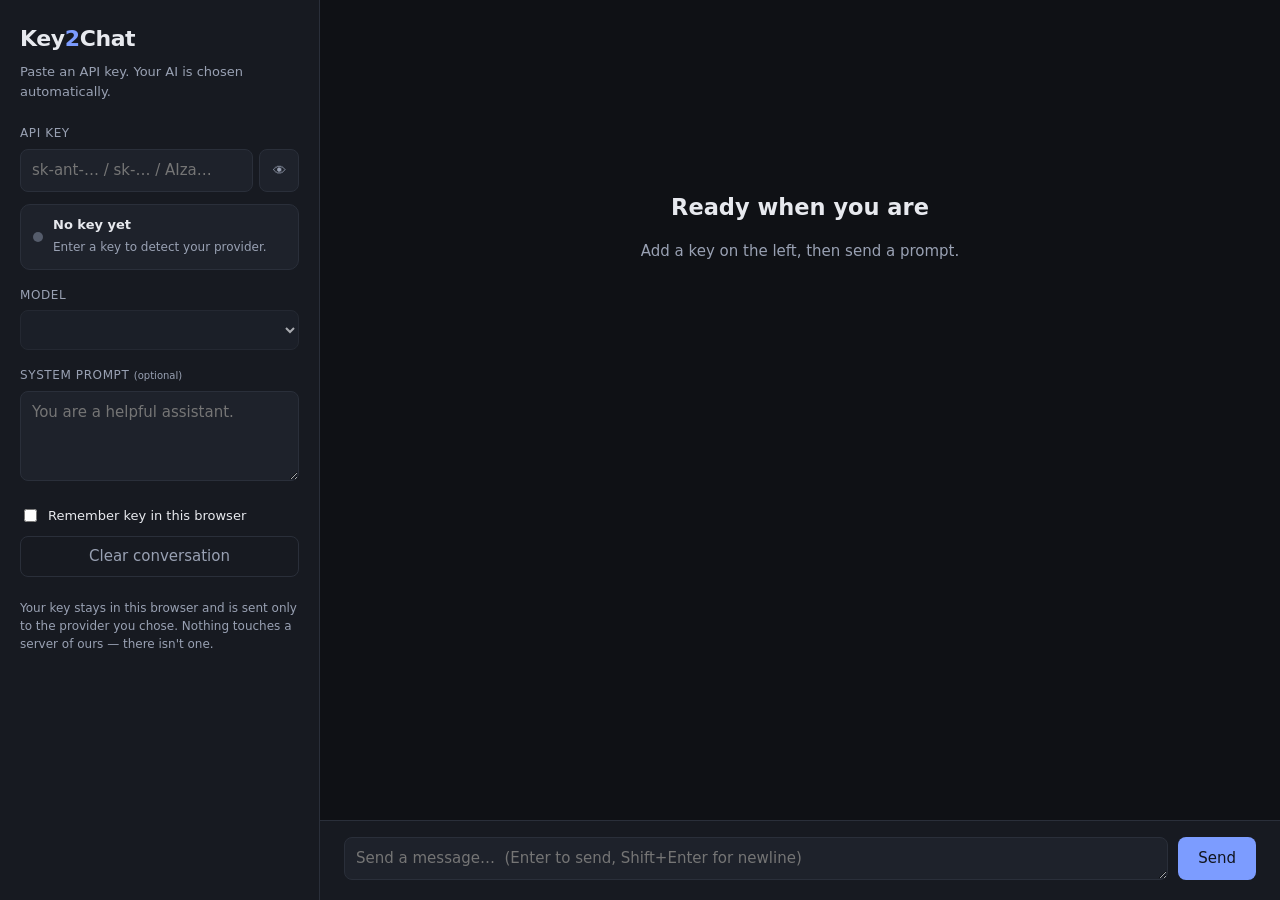
==== index.html @ 45670972 "Add Key2Chat: API-key-driven multi-provider chat site Paste an API key and the provider is detected " ====
<!doctype html>
<html lang="en">
<head>
<meta charset="utf-8" />
<meta name="viewport" content="width=device-width, initial-scale=1" />
<title>Key2Chat — bring your own API key</title>
<link rel="stylesheet" href="styles.css" />
</head>
<body>
<div id="app">
  <aside class="sidebar">
    <h1>Key<span>2</span>Chat</h1>
    <p class="tagline">Paste an API key. Your AI is chosen automatically.</p>

    <label for="apikey">API key</label>
    <div class="key-row">
      <input id="apikey" type="password" placeholder="sk-ant-… / sk-… / AIza…" autocomplete="off" spellcheck="false" />
      <button id="toggle-key" type="button" title="Show / hide">👁</button>
    </div>

    <div id="detected" class="detected unknown">
      <span class="dot"></span>
      <div>
        <strong id="detected-provider">No key yet</strong>
        <small id="detected-note">Enter a key to detect your provider.</small>
      </div>
    </div>

    <label for="model">Model</label>
    <select id="model" disabled></select>
    <input id="custom-model" class="hidden" placeholder="Exact model id" spellcheck="false" />

    <label for="system">System prompt <small>(optional)</small></label>
    <textarea id="system" rows="3" placeholder="You are a helpful assistant."></textarea>

    <div class="controls">
      <label class="check"><input type="checkbox" id="remember" /> Remember key in this browser</label>
      <button id="clear-chat" type="button" class="ghost">Clear conversation</button>
    </div>

    <p class="privacy">Your key stays in this browser and is sent only to the provider you chose. Nothing touches a server of ours — there isn't one.</p>
  </aside>

  <main class="chat">
    <div id="messages" class="messages">
      <div class="empty">
        <h2>Ready when you are</h2>
        <p>Add a key on the left, then send a prompt.</p>
      </div>
    </div>
    <form id="composer" class="composer">
      <textarea id="prompt" rows="1" placeholder="Send a message…  (Enter to send, Shift+Enter for newline)"></textarea>
      <button id="send" type="submit">Send</button>
    </form>
    <div id="error" class="error hidden"></div>
  </main>
</div>
<script src="providers.js"></script>
<script src="app.js"></script>
</body>
</html>
---- styles.css ----
:root {
  --bg: #0f1115;
  --panel: #171a21;
  --panel-2: #1e222b;
  --line: #2a2f3a;
  --text: #e7e9ee;
  --muted: #99a1b3;
  --accent: #7c9cff;
  --user: #24406e;
  --danger: #ff6b6b;
}

* { box-sizing: border-box; }

body {
  margin: 0;
  font: 15px/1.55 ui-sans-serif, system-ui, -apple-system, "Segoe UI", Roboto, sans-serif;
  background: var(--bg);
  color: var(--text);
}

#app { display: grid; grid-template-columns: 320px 1fr; height: 100vh; }

/* sidebar */
.sidebar {
  background: var(--panel);
  border-right: 1px solid var(--line);
  padding: 22px 20px;
  overflow-y: auto;
}
.sidebar h1 { margin: 0; font-size: 22px; letter-spacing: -0.4px; }
.sidebar h1 span { color: var(--accent); }
.tagline { margin: 6px 0 22px; color: var(--muted); font-size: 13px; }

label { display: block; margin: 16px 0 6px; font-size: 12px; text-transform: uppercase; letter-spacing: .6px; color: var(--muted); }
label small { text-transform: none; letter-spacing: 0; }

input, select, textarea {
  width: 100%;
  padding: 9px 11px;
  background: var(--panel-2);
  color: var(--text);
  border: 1px solid var(--line);
  border-radius: 8px;
  font: inherit;
  outline: none;
}
input:focus, select:focus, textarea:focus { border-color: var(--accent); }
textarea { resize: vertical; }

.key-row { display: flex; gap: 6px; }
.key-row button {
  flex: 0 0 auto; width: 40px;
  background: var(--panel-2); border: 1px solid var(--line);
  border-radius: 8px; color: var(--muted); cursor: pointer;
}

.detected {
  display: flex; gap: 10px; align-items: center;
  margin-top: 12px; padding: 10px 12px;
  background: var(--panel-2); border: 1px solid var(--line); border-radius: 10px;
}
.detected .dot { width: 10px; height: 10px; border-radius: 50%; background: #555c6b; flex: 0 0 auto; }
.detected strong { display: block; font-size: 13px; }
.detected small { color: var(--muted); font-size: 12px; }
.detected.anthropic .dot { background: #d97757; }
.detected.openai    .dot { background: #10a37f; }
.detected.google    .dot { background: #4285f4; }

.controls { margin-top: 18px; display: flex; flex-direction: column; gap: 10px; }
.check { display: flex; align-items: center; gap: 8px; margin: 0; text-transform: none; letter-spacing: 0; font-size: 13px; color: var(--text); }
.check input { width: auto; }
.ghost {
  background: transparent; border: 1px solid var(--line);
  color: var(--muted); padding: 8px; border-radius: 8px; cursor: pointer; font: inherit;
}
.ghost:hover { color: var(--text); border-color: var(--accent); }

.privacy { margin-top: 22px; font-size: 12px; color: var(--muted); line-height: 1.5; }

/* chat */
.chat { display: flex; flex-direction: column; min-width: 0; }
.messages { flex: 1; overflow-y: auto; padding: 28px 24px; }

.empty { color: var(--muted); text-align: center; margin-top: 18vh; }
.empty h2 { color: var(--text); font-weight: 600; margin-bottom: 6px; }

.msg { max-width: 760px; margin: 0 auto 20px; }
.msg .who { font-size: 11px; text-transform: uppercase; letter-spacing: .7px; color: var(--muted); margin-bottom: 6px; }
.msg .body { white-space: pre-wrap; word-wrap: break-word; padding: 12px 14px; border-radius: 12px; background: var(--panel); border: 1px solid var(--line); }
.msg.user .body { background: var(--user); border-color: #2f4d80; }

.composer {
  display: flex; gap: 10px; align-items: flex-end;
  padding: 16px 24px 20px; border-top: 1px solid var(--line); background: var(--panel);
}
.composer textarea { flex: 1; max-height: 180px; }
.composer button {
  background: var(--accent); color: #10141d; font-weight: 600;
  border: none; border-radius: 8px; padding: 10px 20px; cursor: pointer; font: inherit;
}
.composer button:disabled { opacity: .5; cursor: default; }

.error {
  margin: 0 24px 16px; padding: 10px 12px;
  border: 1px solid var(--danger); border-radius: 8px;
  color: var(--danger); font-size: 13px; white-space: pre-wrap; word-break: break-word;
}

.hidden { display: none !important; }

@media (max-width: 780px) {
  #app { grid-template-columns: 1fr; grid-template-rows: auto 1fr; height: auto; }
  .sidebar { border-right: none; border-bottom: 1px solid var(--line); }
  .chat { height: 70vh; }
}
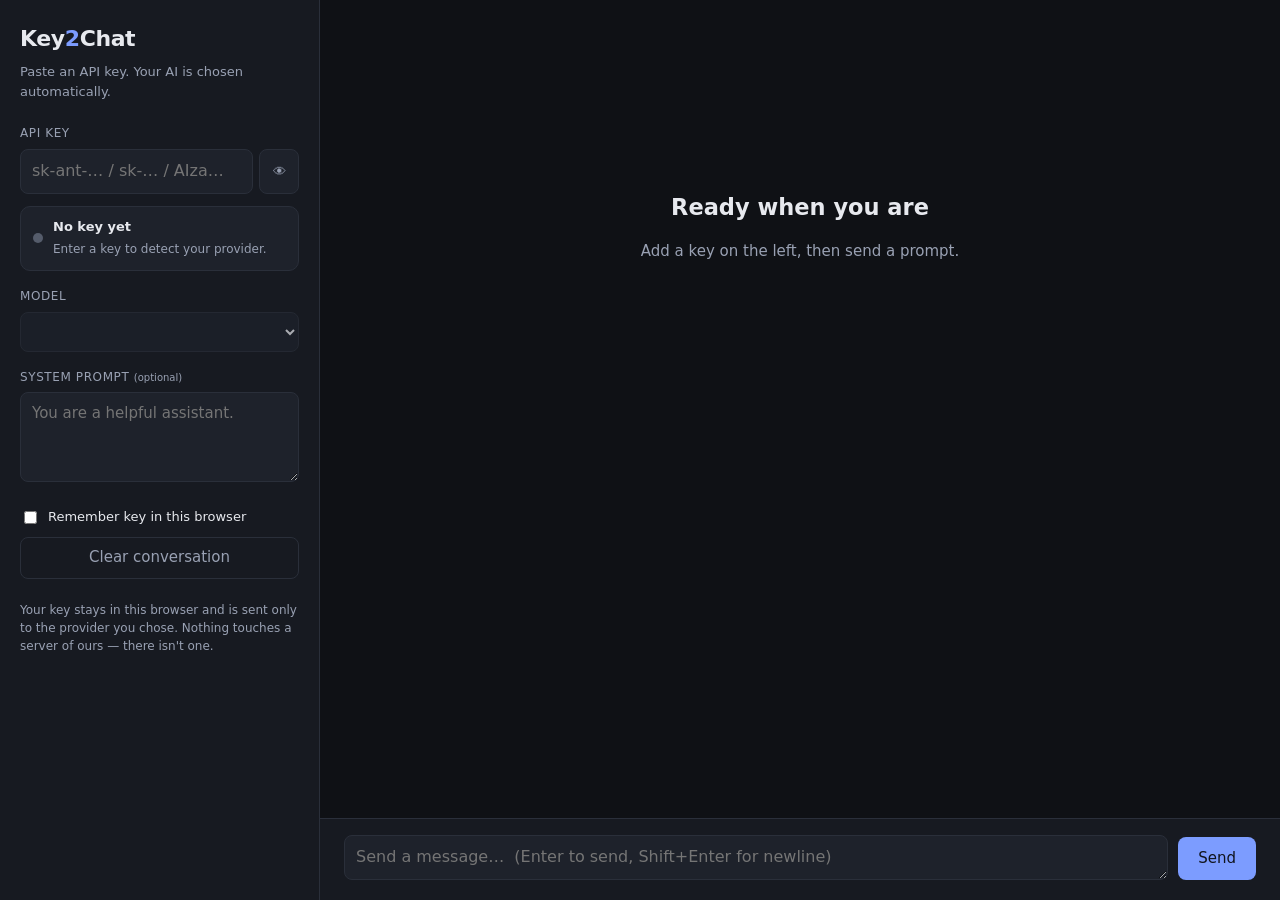
==== commit 01bd85f2: "Polish for iPad: home-screen meta, safe-area insets, no focus zoom Adds apple-mobile-web-app meta so" ====
--- a/index.html
+++ b/index.html
@@ -2,7 +2,11 @@
 <html lang="en">
 <head>
 <meta charset="utf-8" />
-<meta name="viewport" content="width=device-width, initial-scale=1" />
+<meta name="viewport" content="width=device-width, initial-scale=1, viewport-fit=cover" />
+<meta name="apple-mobile-web-app-capable" content="yes" />
+<meta name="apple-mobile-web-app-status-bar-style" content="black-translucent" />
+<meta name="apple-mobile-web-app-title" content="Key2Chat" />
+<meta name="theme-color" content="#0f1115" />
 <title>Key2Chat — bring your own API key</title>
 <link rel="stylesheet" href="styles.css" />
 </head>
--- a/styles.css
+++ b/styles.css
@@ -114,3 +114,12 @@
   .sidebar { border-right: none; border-bottom: 1px solid var(--line); }
   .chat { height: 70vh; }
 }
+
+/* iPad / iOS: respect the safe area and keep the composer reachable above the keyboard. */
+@supports (padding: max(0px)) {
+  .sidebar { padding-left: max(20px, env(safe-area-inset-left)); }
+  .composer { padding-bottom: max(20px, env(safe-area-inset-bottom)); }
+}
+
+/* iOS zooms any input under 16px on focus; keep the composer at 16px to prevent it. */
+.composer textarea, .key-row input { font-size: 16px; }
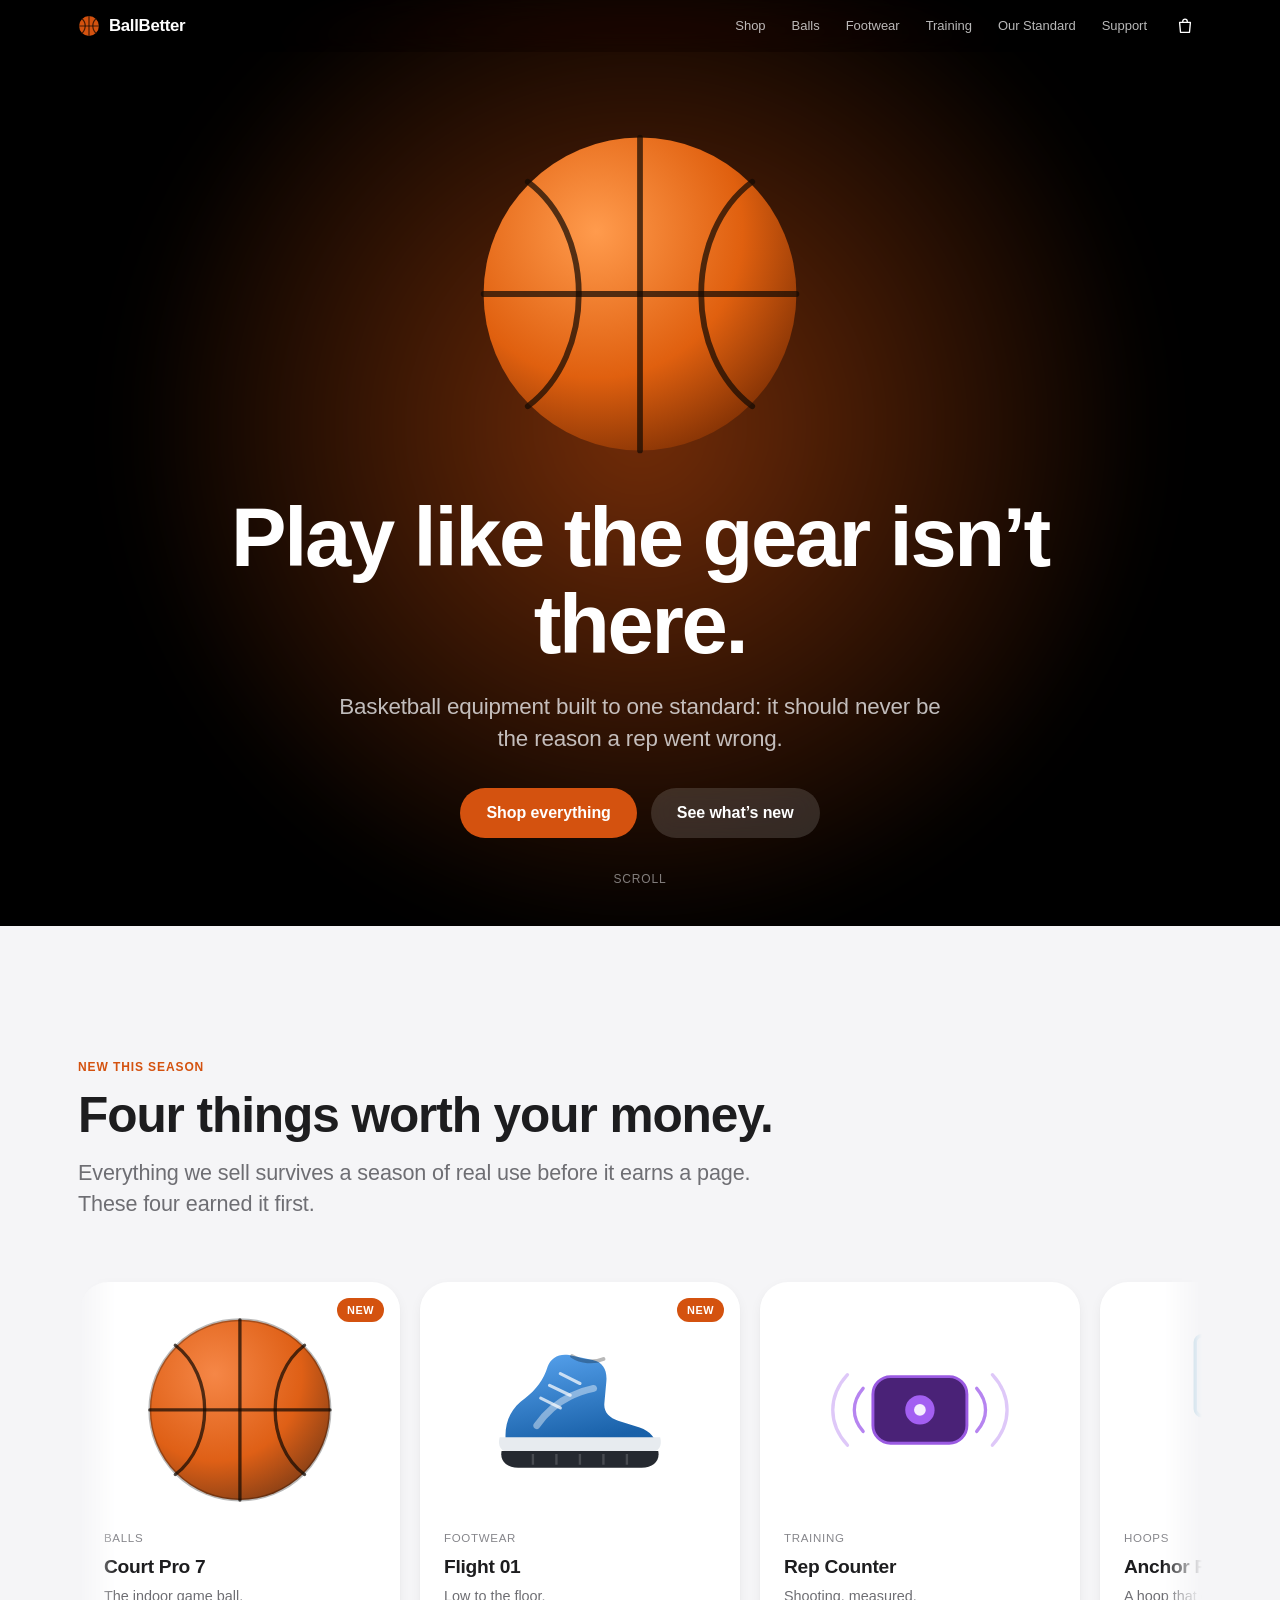
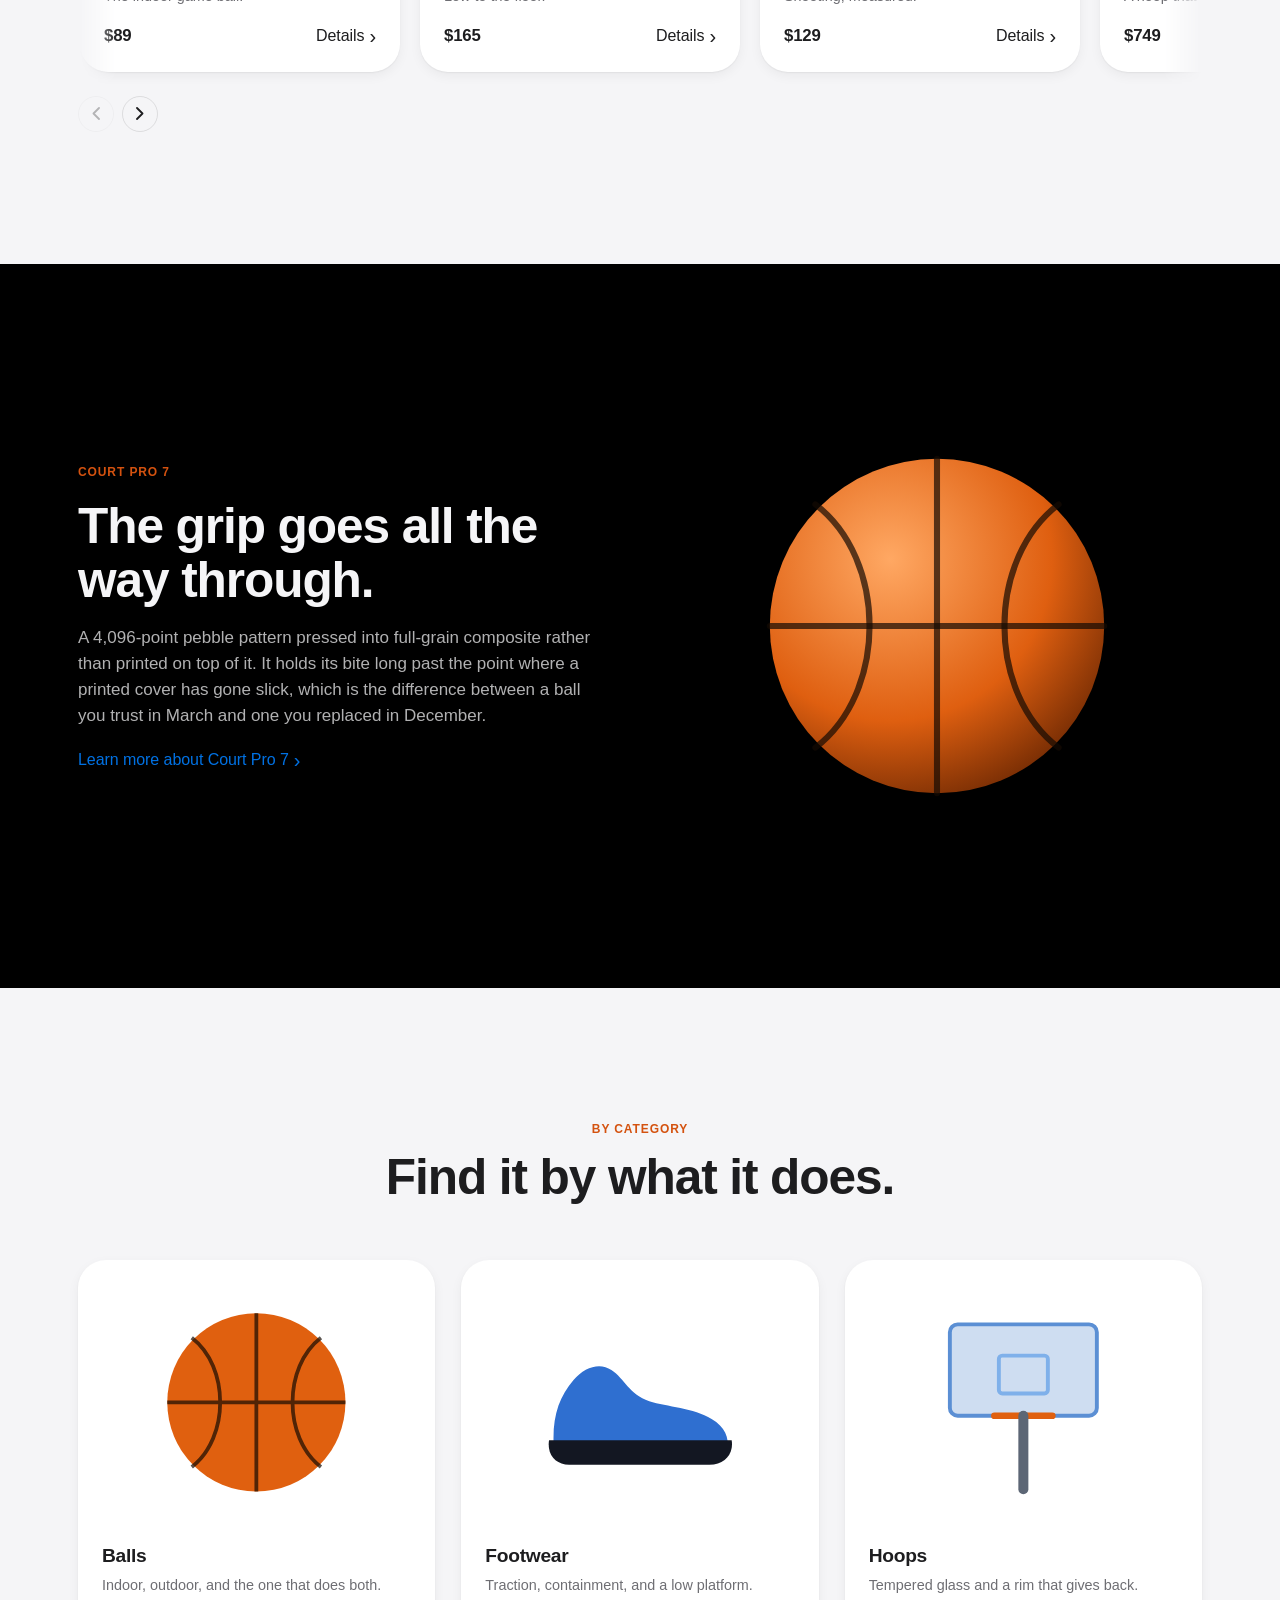
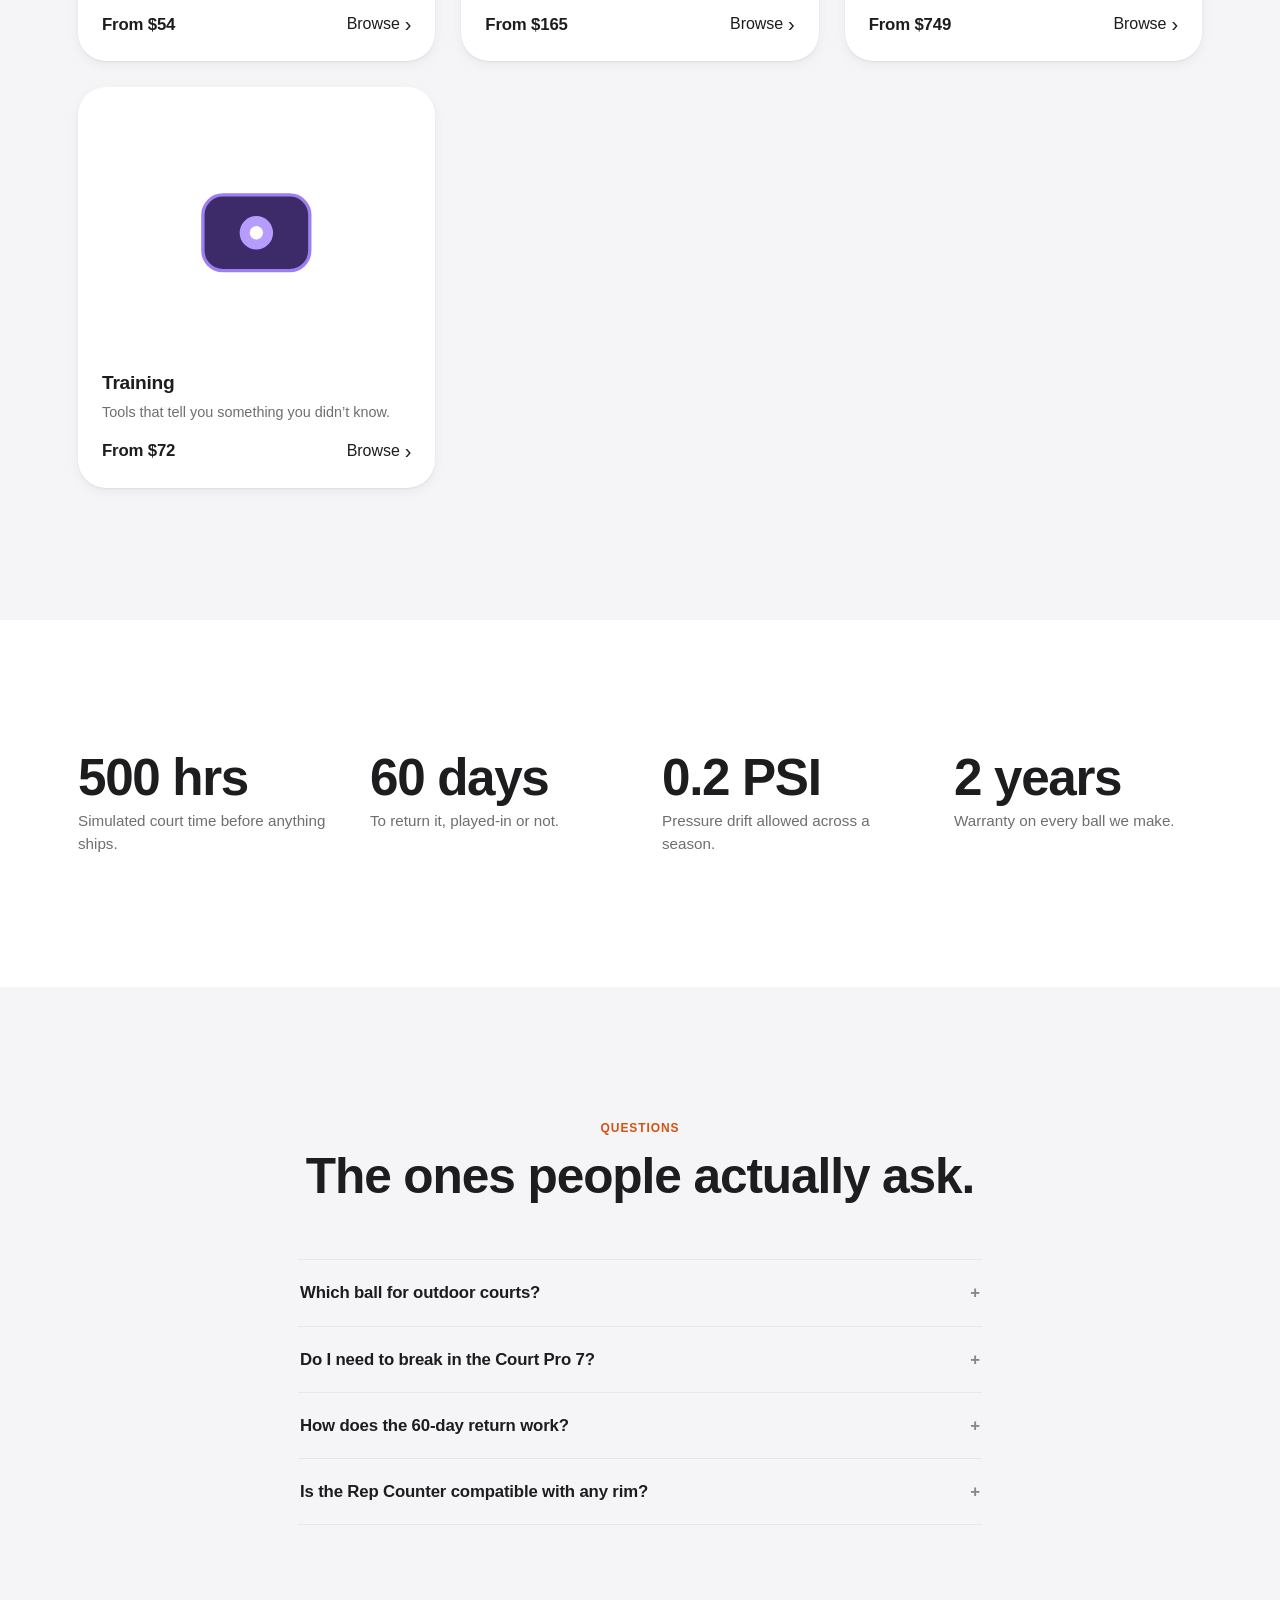
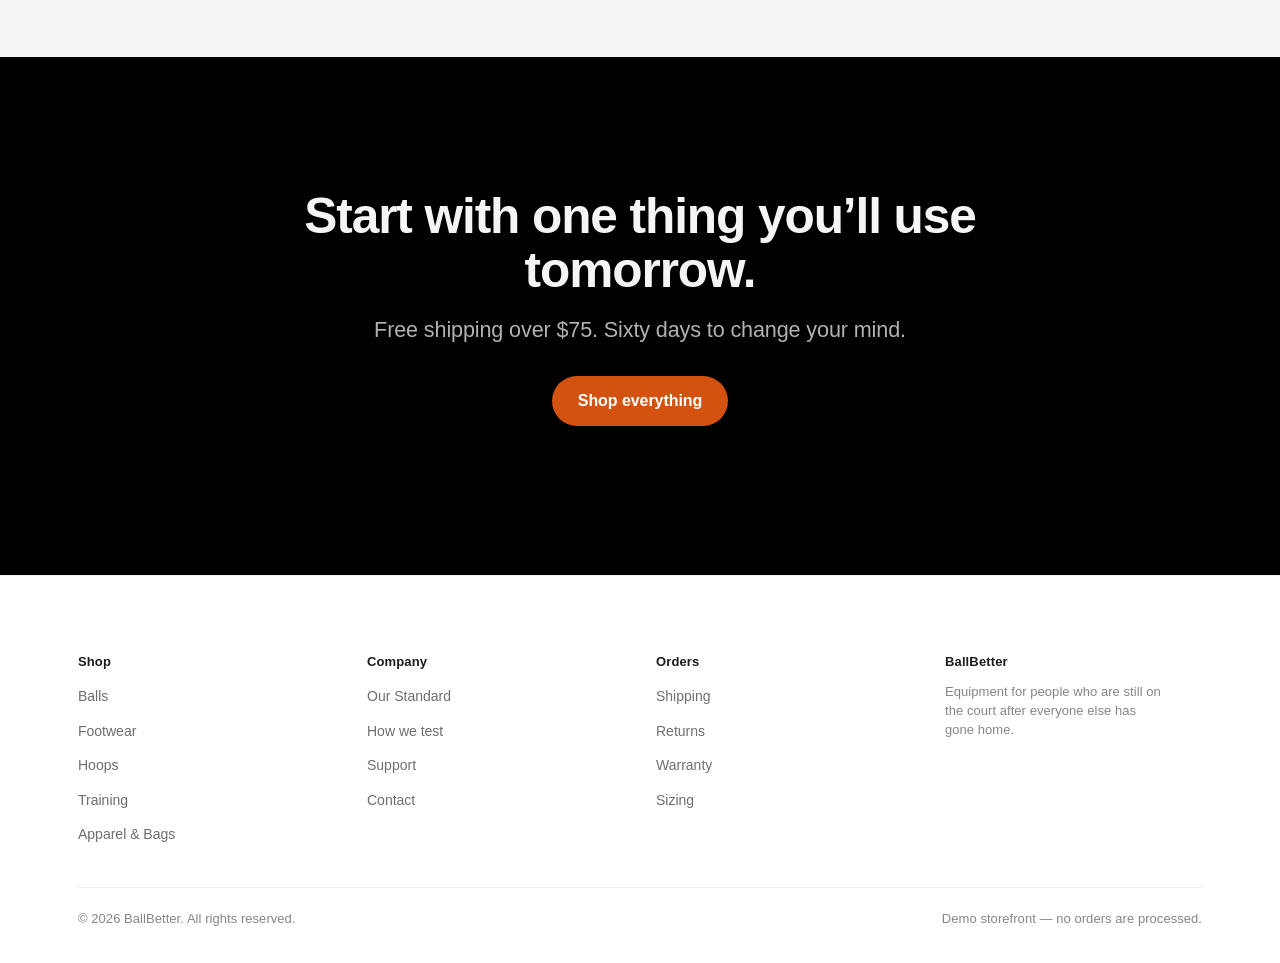
==== commit cb0b95eb: "Build BallBetter storefront with Apple-style interaction design The repository was empty, so this is" ====
--- a/index.html
+++ b/index.html
@@ -1,65 +1,255 @@
-<!doctype html>
+<!DOCTYPE html>
 <html lang="en">
 <head>
-<meta charset="utf-8" />
-<meta name="viewport" content="width=device-width, initial-scale=1, viewport-fit=cover" />
-<meta name="apple-mobile-web-app-capable" content="yes" />
-<meta name="apple-mobile-web-app-status-bar-style" content="black-translucent" />
-<meta name="apple-mobile-web-app-title" content="Key2Chat" />
-<meta name="theme-color" content="#0f1115" />
-<title>Key2Chat — bring your own API key</title>
-<link rel="stylesheet" href="styles.css" />
+<meta charset="utf-8">
+<meta name="viewport" content="width=device-width, initial-scale=1, viewport-fit=cover">
+<title>BallBetter — Basketball equipment, made to a standard</title>
+<meta name="description" content="Balls, footwear, hoops and training tools built for people who are still on the court after everyone else has gone home.">
+<meta name="theme-color" content="#f5f5f7" media="(prefers-color-scheme: light)">
+<meta name="theme-color" content="#000000" media="(prefers-color-scheme: dark)">
+<link rel="stylesheet" href="assets/css/style.css">
+<link rel="icon" href="data:image/svg+xml,%3Csvg xmlns='http://www.w3.org/2000/svg' viewBox='0 0 40 40'%3E%3Ccircle cx='20' cy='20' r='19' fill='%23d4520f'/%3E%3Cg fill='none' stroke='rgba(20,10,4,.8)' stroke-width='2.4'%3E%3Cpath d='M1 20h38M20 1v38M7 7c8 6 8 20 0 26M33 7c-8 6-8 20 0 26'/%3E%3C/g%3E%3C/svg%3E">
 </head>
-<body>
-<div id="app">
-  <aside class="sidebar">
-    <h1>Key<span>2</span>Chat</h1>
-    <p class="tagline">Paste an API key. Your AI is chosen automatically.</p>
-
-    <label for="apikey">API key</label>
-    <div class="key-row">
-      <input id="apikey" type="password" placeholder="sk-ant-… / sk-… / AIza…" autocomplete="off" spellcheck="false" />
-      <button id="toggle-key" type="button" title="Show / hide">👁</button>
-    </div>
-
-    <div id="detected" class="detected unknown">
-      <span class="dot"></span>
-      <div>
-        <strong id="detected-provider">No key yet</strong>
-        <small id="detected-note">Enter a key to detect your provider.</small>
-      </div>
-    </div>
-
-    <label for="model">Model</label>
-    <select id="model" disabled></select>
-    <input id="custom-model" class="hidden" placeholder="Exact model id" spellcheck="false" />
-
-    <label for="system">System prompt <small>(optional)</small></label>
-    <textarea id="system" rows="3" placeholder="You are a helpful assistant."></textarea>
-
-    <div class="controls">
-      <label class="check"><input type="checkbox" id="remember" /> Remember key in this browser</label>
-      <button id="clear-chat" type="button" class="ghost">Clear conversation</button>
-    </div>
-
-    <p class="privacy">Your key stays in this browser and is sent only to the provider you chose. Nothing touches a server of ours — there isn't one.</p>
+<body class="has-dark-hero">
+
+  <a class="skip" href="#main">Skip to content</a>
+  <header class="nav">
+    <div class="nav__inner">
+      <a class="brand" href="index.html">
+        <svg class="brand__mark" viewBox="0 0 40 40" aria-hidden="true">
+          <circle cx="20" cy="20" r="18" fill="#d4520f"/>
+          <g fill="none" stroke="rgba(20,10,4,.75)" stroke-width="2.2" stroke-linecap="round">
+            <path d="M2 20h36"/><path d="M20 2v36"/>
+            <path d="M7 7c8 6 8 20 0 26"/><path d="M33 7c-8 6-8 20 0 26"/>
+          </g>
+        </svg>
+        BallBetter
+      </a>
+      <nav class="nav__links" id="nav-links" aria-label="Primary">
+        <a class="nav__link" href="shop.html">Shop</a>
+        <a class="nav__link" href="shop.html?c=balls">Balls</a>
+        <a class="nav__link" href="shop.html?c=footwear">Footwear</a>
+        <a class="nav__link" href="shop.html?c=training">Training</a>
+        <a class="nav__link" href="about.html">Our Standard</a>
+        <a class="nav__link" href="support.html">Support</a>
+      </nav>
+      <button class="nav__menu" type="button" aria-expanded="false" aria-controls="nav-links" aria-label="Menu">
+        <svg width="17" height="12" viewBox="0 0 17 12" aria-hidden="true">
+          <g stroke="currentColor" stroke-width="1.6" stroke-linecap="round">
+            <path d="M1 1h15"/><path d="M1 6h15"/><path d="M1 11h15"/>
+          </g>
+        </svg>
+      </button>
+      <button class="nav__cart" type="button" data-cart-open aria-label="Bag">
+        <svg width="18" height="18" viewBox="0 0 20 20" aria-hidden="true">
+          <path d="M4 6h12l-1 11H5L4 6z" fill="none" stroke="currentColor" stroke-width="1.5" stroke-linejoin="round"/>
+          <path d="M7.5 6V4.8a2.5 2.5 0 0 1 5 0V6" fill="none" stroke="currentColor" stroke-width="1.5" stroke-linecap="round"/>
+        </svg>
+        <span class="nav__count" data-empty="true">0</span>
+      </button>
+    </div>
+  </header>
+<main id="main">
+
+  <section class="hero">
+    <div class="hero__glow" aria-hidden="true"></div>
+    <div class="hero__content">
+      <div class="hero__ball" aria-hidden="true">
+        <svg viewBox="0 0 200 200">
+          <defs><radialGradient id="heroBall" cx="36%" cy="30%" r="78%">
+            <stop offset="0%" stop-color="#ff9b4d"/><stop offset="60%" stop-color="#e0600f"/>
+            <stop offset="100%" stop-color="#7d2f04"/>
+          </radialGradient></defs>
+          <circle cx="100" cy="100" r="92" fill="url(#heroBall)"/>
+          <g fill="none" stroke="rgba(20,10,4,.72)" stroke-width="3.4" stroke-linecap="round">
+            <path d="M8 100h184"/><path d="M100 8v184"/>
+            <path d="M34 34c40 30 40 102 0 132"/><path d="M166 34c-40 30-40 102 0 132"/>
+          </g>
+        </svg>
+      </div>
+      <h1 class="t-display">Play like the gear isn&rsquo;t there.</h1>
+      <p class="hero__sub">Basketball equipment built to one standard: it should never be the reason a rep went wrong.</p>
+      <div class="hero__actions">
+        <a class="btn" href="shop.html">Shop everything</a>
+        <a class="btn btn--ghost" href="#featured">See what&rsquo;s new</a>
+      </div>
+    </div>
+    <p class="hero__scroll">Scroll</p>
+  </section>
+
+  <section class="section" id="featured">
+    <div class="wrap">
+      <div class="section__head reveal">
+        <p class="eyebrow">New this season</p>
+        <h2 class="t-title">Four things worth your money.</h2>
+        <p class="t-lead">Everything we sell survives a season of real use before it earns a page. These four earned it first.</p>
+      </div>
+      <div class="rail">
+        <div class="rail__track" data-featured="court-pro-7,flight-01,rep-counter,anchor-post"></div>
+      </div>
+      <div class="rail__nav">
+        <button class="rail__btn" type="button" data-rail-prev aria-label="Previous">
+          <svg width="8" height="13" viewBox="0 0 8 13" aria-hidden="true"><path d="M7 1L1.5 6.5 7 12" fill="none" stroke="currentColor" stroke-width="1.8" stroke-linecap="round" stroke-linejoin="round"/></svg>
+        </button>
+        <button class="rail__btn" type="button" data-rail-next aria-label="Next">
+          <svg width="8" height="13" viewBox="0 0 8 13" aria-hidden="true"><path d="M1 1l5.5 5.5L1 12" fill="none" stroke="currentColor" stroke-width="1.8" stroke-linecap="round" stroke-linejoin="round"/></svg>
+        </button>
+      </div>
+    </div>
+  </section>
+
+  <section class="section section--deep on-deep">
+    <div class="wrap">
+      <div class="split">
+        <div class="split__copy reveal">
+          <p class="eyebrow">Court Pro 7</p>
+          <h2 class="t-title">The grip goes all the way through.</h2>
+          <p class="t-body">A 4,096-point pebble pattern pressed into full-grain composite rather than printed on top of it. It holds its bite long past the point where a printed cover has gone slick, which is the difference between a ball you trust in March and one you replaced in December.</p>
+          <p><a class="link-arrow" href="product.html?id=court-pro-7">Learn more about Court Pro 7</a></p>
+        </div>
+        <div class="split__art reveal" data-delay="80">
+          <svg viewBox="0 0 200 200" aria-hidden="true">
+            <defs><radialGradient id="feat1" cx="36%" cy="30%" r="78%">
+              <stop offset="0%" stop-color="#ffa863"/><stop offset="62%" stop-color="#df5f10"/>
+              <stop offset="100%" stop-color="#6f2903"/>
+            </radialGradient></defs>
+            <circle cx="100" cy="100" r="88" fill="url(#feat1)"/>
+            <g fill="none" stroke="rgba(20,10,4,.7)" stroke-width="3.2" stroke-linecap="round">
+              <path d="M12 100h176"/><path d="M100 12v176"/>
+              <path d="M36 36c38 29 38 99 0 128"/><path d="M164 36c-38 29-38 99 0 128"/>
+            </g>
+          </svg>
+        </div>
+      </div>
+    </div>
+  </section>
+
+  <section class="section">
+    <div class="wrap">
+      <div class="section__head section__head--center reveal">
+        <p class="eyebrow">By category</p>
+        <h2 class="t-title">Find it by what it does.</h2>
+      </div>
+      <div class="grid">
+        <a class="card reveal" href="shop.html?c=balls"><div class="card__art" aria-hidden="true"><svg viewBox="0 0 200 200"><circle cx="100" cy="100" r="80" fill="#e0600f"/><g fill="none" stroke="rgba(20,10,4,.7)" stroke-width="3.4"><path d="M20 100h160M100 20v160M42 42c34 26 34 90 0 116M158 42c-34 26-34 90 0 116"/></g></svg></div><h3 class="card__name">Balls</h3><p class="card__desc">Indoor, outdoor, and the one that does both.</p><div class="card__foot"><span class="card__price">From $54</span><span class="link-arrow">Browse</span></div></a>
+        <a class="card reveal" data-delay="60" href="shop.html?c=footwear"><div class="card__art" aria-hidden="true"><svg viewBox="0 0 200 200"><path d="M22 132c0-22 6-38 18-52 10-12 24-16 34-9 12 8 16 22 34 28 16 5 40 6 56 16 12 7 16 17 14 27H22z" fill="#2f6fd0"/><path d="M18 134h164c2 12-6 22-20 22H36c-12 0-20-9-18-22z" fill="#131722"/></svg></div><h3 class="card__name">Footwear</h3><p class="card__desc">Traction, containment, and a low platform.</p><div class="card__foot"><span class="card__price">From $165</span><span class="link-arrow">Browse</span></div></a>
+        <a class="card reveal" data-delay="120" href="shop.html?c=hoops"><div class="card__art" aria-hidden="true"><svg viewBox="0 0 200 200"><rect x="34" y="30" width="132" height="82" rx="7" fill="rgba(60,120,200,.25)" stroke="#5b8fd4" stroke-width="3.5"/><rect x="78" y="58" width="44" height="34" rx="3" fill="none" stroke="#7fb0ea" stroke-width="3.5"/><path d="M74 112h52" stroke="#e0600f" stroke-width="6" stroke-linecap="round"/><path d="M100 112v66" stroke="#5c6675" stroke-width="9" stroke-linecap="round"/></svg></div><h3 class="card__name">Hoops</h3><p class="card__desc">Tempered glass and a rim that gives back.</p><div class="card__foot"><span class="card__price">From $749</span><span class="link-arrow">Browse</span></div></a>
+        <a class="card reveal" data-delay="180" href="shop.html?c=training"><div class="card__art" aria-hidden="true"><svg viewBox="0 0 200 200"><rect x="52" y="70" width="96" height="68" rx="18" fill="#3d2a68" stroke="#9d7ff0" stroke-width="3"/><circle cx="100" cy="104" r="15" fill="#b79cff"/><circle cx="100" cy="104" r="6" fill="#fff"/></svg></div><h3 class="card__name">Training</h3><p class="card__desc">Tools that tell you something you didn&rsquo;t know.</p><div class="card__foot"><span class="card__price">From $72</span><span class="link-arrow">Browse</span></div></a>
+      </div>
+    </div>
+  </section>
+
+  <section class="section section--elevated">
+    <div class="wrap">
+      <div class="stats">
+        <div class="reveal"><p class="stat__n">500 hrs</p><p class="stat__l">Simulated court time before anything ships.</p></div>
+        <div class="reveal" data-delay="60"><p class="stat__n">60 days</p><p class="stat__l">To return it, played-in or not.</p></div>
+        <div class="reveal" data-delay="120"><p class="stat__n">0.2 PSI</p><p class="stat__l">Pressure drift allowed across a season.</p></div>
+        <div class="reveal" data-delay="180"><p class="stat__n">2 years</p><p class="stat__l">Warranty on every ball we make.</p></div>
+      </div>
+    </div>
+  </section>
+
+  <section class="section">
+    <div class="wrap narrow">
+      <div class="section__head section__head--center reveal">
+        <p class="eyebrow">Questions</p>
+        <h2 class="t-title">The ones people actually ask.</h2>
+      </div>
+      <div class="faq reveal">
+        <div class="faq__item">
+          <button class="faq__q" type="button" aria-expanded="false">Which ball for outdoor courts?<span class="faq__sign" aria-hidden="true">+</span></button>
+          <div class="faq__a" hidden><p>Blacktop All-Weather. Composite leather looks better on a shelf but concrete strips its pebble within weeks. The rubber compound on the Blacktop is tuned for abrasion first, and keeps 91% of its pebble height after 500 simulated court hours.</p></div>
+        </div>
+        <div class="faq__item">
+          <button class="faq__q" type="button" aria-expanded="false">Do I need to break in the Court Pro 7?<span class="faq__sign" aria-hidden="true">+</span></button>
+          <div class="faq__a" hidden><p>No. It ships at game feel. The cover is pressed rather than coated, so there is no surface layer that has to wear off before the grip arrives.</p></div>
+        </div>
+        <div class="faq__item">
+          <button class="faq__q" type="button" aria-expanded="false">How does the 60-day return work?<span class="faq__sign" aria-hidden="true">+</span></button>
+          <div class="faq__a" hidden><p>Play with it. If it is not right, tell us within 60 days and we cover return shipping — used condition included. A ball you were afraid to use was never tested.</p></div>
+        </div>
+        <div class="faq__item">
+          <button class="faq__q" type="button" aria-expanded="false">Is the Rep Counter compatible with any rim?<span class="faq__sign" aria-hidden="true">+</span></button>
+          <div class="faq__a" hidden><p>Any standard 18" rim, breakaway or fixed. The clamp is tool-free and takes about fifteen seconds. It pairs over Bluetooth 5.3 and stores sessions locally if your phone is out of range.</p></div>
+        </div>
+      </div>
+    </div>
+  </section>
+
+  <section class="section section--deep on-deep">
+    <div class="wrap narrow" style="text-align:center">
+      <h2 class="t-title reveal">Start with one thing you&rsquo;ll use tomorrow.</h2>
+      <p class="t-lead reveal" data-delay="60" style="margin:18px auto 30px;max-width:52ch">Free shipping over $75. Sixty days to change your mind.</p>
+      <p class="reveal" data-delay="120"><a class="btn" href="shop.html">Shop everything</a></p>
+    </div>
+  </section>
+</main>
+
+  <footer class="footer">
+    <div class="wrap">
+      <div class="footer__cols">
+        <div>
+          <h3>Shop</h3>
+          <ul>
+            <li><a href="shop.html?c=balls">Balls</a></li>
+            <li><a href="shop.html?c=footwear">Footwear</a></li>
+            <li><a href="shop.html?c=hoops">Hoops</a></li>
+            <li><a href="shop.html?c=training">Training</a></li>
+            <li><a href="shop.html?c=apparel">Apparel &amp; Bags</a></li>
+          </ul>
+        </div>
+        <div>
+          <h3>Company</h3>
+          <ul>
+            <li><a href="about.html">Our Standard</a></li>
+            <li><a href="about.html#testing">How we test</a></li>
+            <li><a href="support.html">Support</a></li>
+            <li><a href="support.html#contact">Contact</a></li>
+          </ul>
+        </div>
+        <div>
+          <h3>Orders</h3>
+          <ul>
+            <li><a href="support.html#shipping">Shipping</a></li>
+            <li><a href="support.html#returns">Returns</a></li>
+            <li><a href="support.html#warranty">Warranty</a></li>
+            <li><a href="support.html#sizing">Sizing</a></li>
+          </ul>
+        </div>
+        <div>
+          <h3>BallBetter</h3>
+          <p class="t-small" style="max-width:30ch">Equipment for people who are still on the court after everyone else has gone home.</p>
+        </div>
+      </div>
+      <div class="footer__base">
+        <p class="t-small">&copy; <span data-year>2026</span> BallBetter. All rights reserved.</p>
+        <p class="t-small">Demo storefront — no orders are processed.</p>
+      </div>
+    </div>
+  </footer>
+
+  <div class="scrim"></div>
+  <aside class="sheet" role="dialog" aria-modal="true" aria-label="Your bag" aria-hidden="true">
+    <div class="sheet__head">
+      <h2 class="sheet__title">Your bag</h2>
+      <button class="sheet__close" type="button" aria-label="Close bag">
+        <svg width="13" height="13" viewBox="0 0 14 14" aria-hidden="true">
+          <g stroke="currentColor" stroke-width="1.7" stroke-linecap="round"><path d="M1 1l12 12"/><path d="M13 1L1 13"/></g>
+        </svg>
+      </button>
+    </div>
+    <div class="sheet__body"></div>
+    <div class="sheet__foot">
+      <div class="sheet__row">
+        <span class="t-body">Subtotal</span>
+        <span class="sheet__total">$0</span>
+      </div>
+      <p class="t-small" style="margin-bottom:14px">Free shipping over $75. Returns within 60 days, played-in or not.</p>
+      <button class="btn btn--wide" type="button" data-checkout disabled>Check out</button>
+    </div>
   </aside>
-
-  <main class="chat">
-    <div id="messages" class="messages">
-      <div class="empty">
-        <h2>Ready when you are</h2>
-        <p>Add a key on the left, then send a prompt.</p>
-      </div>
-    </div>
-    <form id="composer" class="composer">
-      <textarea id="prompt" rows="1" placeholder="Send a message…  (Enter to send, Shift+Enter for newline)"></textarea>
-      <button id="send" type="submit">Send</button>
-    </form>
-    <div id="error" class="error hidden"></div>
-  </main>
-</div>
-<script src="providers.js"></script>
-<script src="app.js"></script>
+<script src="assets/js/catalog.js"></script>
+<script src="assets/js/app.js"></script>
 </body>
 </html>
--- a/assets/css/style.css
+++ b/assets/css/style.css
@@ -0,0 +1,710 @@
+/* ==========================================================================
+   BallBetter — design system
+   Type scales with clamp(), tracking tightens as size grows, chrome is a
+   translucent material that content scrolls beneath, motion is spring-driven.
+   ========================================================================== */
+
+/* --- Tokens ------------------------------------------------------------- */
+:root {
+  color-scheme: light dark;
+
+  --bg:            #f5f5f7;
+  --bg-elevated:   #ffffff;
+  --bg-deep:       #000000;
+  --ink:           #1d1d1f;
+  --ink-secondary: #6e6e73;
+  --ink-tertiary:  #86868b;
+  --ink-on-deep:   #f5f5f7;
+  --hairline:      rgba(0, 0, 0, 0.10);
+  --hairline-soft: rgba(0, 0, 0, 0.06);
+  --accent:        #d4520f;
+  --accent-ink:    #ffffff;
+  --link:          #0071e3;
+
+  --material:        rgba(250, 250, 252, 0.72);
+  --material-blur:   saturate(180%) blur(20px);
+  --material-edge:   rgba(255, 255, 255, 0.55);
+  --material-shadow: 0 1px 0 rgba(0, 0, 0, 0.06);
+
+  --shadow-sm: 0 1px 2px rgba(0, 0, 0, 0.06), 0 4px 12px rgba(0, 0, 0, 0.05);
+  --shadow-md: 0 2px 6px rgba(0, 0, 0, 0.07), 0 14px 34px rgba(0, 0, 0, 0.09);
+  --shadow-lg: 0 6px 16px rgba(0, 0, 0, 0.10), 0 32px 70px rgba(0, 0, 0, 0.16);
+
+  --r-sm: 10px;
+  --r-md: 18px;
+  --r-lg: 28px;
+  --r-xl: 40px;
+
+  --nav-h: 52px;
+  --gutter: clamp(20px, 5vw, 48px);
+  --measure: 1220px;
+
+  --font: -apple-system, BlinkMacSystemFont, "SF Pro Text", "Segoe UI", Inter,
+          Roboto, "Helvetica Neue", Arial, sans-serif;
+
+  /* Mirrored curves: an outbound path and its return. */
+  --ease-out: cubic-bezier(0.22, 0.61, 0.36, 1);
+  --ease-in:  cubic-bezier(0.64, 0, 0.78, 0.39);
+}
+
+@media (prefers-color-scheme: dark) {
+  :root {
+    --bg:            #000000;
+    --bg-elevated:   #141416;
+    --bg-deep:       #08080a;
+    --ink:           #f5f5f7;
+    --ink-secondary: #a1a1a6;
+    --ink-tertiary:  #86868b;
+    --hairline:      rgba(255, 255, 255, 0.14);
+    --hairline-soft: rgba(255, 255, 255, 0.08);
+    --accent:        #ff7a33;
+    --accent-ink:    #1d1d1f;
+    --link:          #2997ff;
+
+    --material:        rgba(22, 22, 24, 0.72);
+    --material-edge:   rgba(255, 255, 255, 0.10);
+    --material-shadow: 0 1px 0 rgba(255, 255, 255, 0.05);
+
+    --shadow-sm: 0 1px 2px rgba(0, 0, 0, 0.5);
+    --shadow-md: 0 2px 8px rgba(0, 0, 0, 0.55), 0 16px 40px rgba(0, 0, 0, 0.5);
+    --shadow-lg: 0 8px 20px rgba(0, 0, 0, 0.6), 0 36px 80px rgba(0, 0, 0, 0.7);
+  }
+}
+
+/* --- Base --------------------------------------------------------------- */
+*, *::before, *::after { box-sizing: border-box; }
+
+html {
+  -webkit-text-size-adjust: 100%;
+  scroll-behavior: smooth;
+  scroll-padding-top: calc(var(--nav-h) + 16px);
+}
+@media (prefers-reduced-motion: reduce) { html { scroll-behavior: auto; } }
+
+body {
+  margin: 0;
+  font-family: var(--font);
+  font-size: 17px;
+  line-height: 1.5;
+  letter-spacing: 0;
+  color: var(--ink);
+  background: var(--bg);
+  -webkit-font-smoothing: antialiased;
+  text-rendering: optimizeLegibility;
+  font-optical-sizing: auto;
+  overflow-x: hidden;
+}
+
+img, svg { max-width: 100%; display: block; }
+[hidden] { display: none !important; }
+
+a { color: var(--link); text-decoration: none; }
+a:hover { text-decoration: underline; }
+
+:focus-visible {
+  outline: 2px solid var(--link);
+  outline-offset: 3px;
+  border-radius: 6px;
+}
+
+.wrap { width: 100%; max-width: var(--measure); margin-inline: auto; padding-inline: var(--gutter); }
+.narrow { max-width: 780px; }
+
+.skip {
+  position: fixed; top: 8px; left: 8px; z-index: 200;
+  padding: 10px 16px; border-radius: var(--r-sm);
+  background: var(--bg-elevated); color: var(--ink);
+  box-shadow: var(--shadow-md);
+  transform: translateY(-160%);
+}
+.skip:focus { transform: none; }
+
+/* --- Type --------------------------------------------------------------- */
+/* Tracking tightens as size grows; leading loosens as size shrinks. */
+.t-display {
+  font-size: clamp(2.6rem, 7.2vw, 5.2rem);
+  line-height: 1.05;
+  letter-spacing: -0.028em;
+  font-weight: 700;
+  margin: 0;
+}
+.t-title {
+  font-size: clamp(2rem, 4.4vw, 3.1rem);
+  line-height: 1.09;
+  letter-spacing: -0.022em;
+  font-weight: 650;
+  margin: 0;
+}
+.t-heading {
+  font-size: clamp(1.35rem, 2.4vw, 1.8rem);
+  line-height: 1.2;
+  letter-spacing: -0.014em;
+  font-weight: 600;
+  margin: 0;
+}
+.t-lead {
+  font-size: clamp(1.1rem, 1.7vw, 1.35rem);
+  line-height: 1.42;
+  letter-spacing: -0.006em;
+  color: var(--ink-secondary);
+  margin: 0;
+}
+.t-body { font-size: 1.0625rem; line-height: 1.53; letter-spacing: 0; color: var(--ink-secondary); margin: 0; }
+.t-small { font-size: 0.8125rem; line-height: 1.45; letter-spacing: 0.004em; color: var(--ink-tertiary); margin: 0; }
+
+.eyebrow {
+  font-size: 0.75rem;
+  font-weight: 600;
+  letter-spacing: 0.075em;   /* small text opens up */
+  text-transform: uppercase;
+  color: var(--accent);
+  margin: 0 0 12px;
+}
+
+.on-deep { color: var(--ink-on-deep); }
+.on-deep .t-body, .on-deep .t-lead { color: rgba(245, 245, 247, 0.72); }
+
+/* --- Buttons ------------------------------------------------------------ */
+/* Press state fires on pointerdown via .is-pressed, not on click. */
+.btn {
+  --btn-bg: var(--accent);
+  --btn-ink: var(--accent-ink);
+  appearance: none;
+  border: 0;
+  display: inline-flex;
+  align-items: center;
+  justify-content: center;
+  gap: 8px;
+  padding: 13px 26px;
+  min-height: 46px;
+  border-radius: 999px;
+  font: inherit;
+  font-size: 1rem;
+  font-weight: 550;
+  letter-spacing: -0.004em;
+  color: var(--btn-ink);
+  background: var(--btn-bg);
+  cursor: pointer;
+  text-decoration: none;
+  transform: scale(1);
+  transition: transform 120ms var(--ease-out), background-color 200ms var(--ease-out),
+              opacity 200ms var(--ease-out);
+  touch-action: manipulation;
+}
+.btn:hover { text-decoration: none; filter: brightness(1.06); }
+.btn.is-pressed { transform: scale(0.965); }
+.btn[disabled] { opacity: 0.45; cursor: not-allowed; }
+
+.btn--quiet {
+  --btn-bg: transparent;
+  --btn-ink: var(--link);
+  border: 1px solid var(--hairline);
+}
+.btn--quiet:hover { filter: none; background: var(--hairline-soft); }
+
+.btn--ghost {
+  --btn-bg: rgba(255, 255, 255, 0.14);
+  --btn-ink: #fff;
+  backdrop-filter: blur(12px);
+  -webkit-backdrop-filter: blur(12px);
+}
+
+.btn--wide { width: 100%; }
+
+.link-arrow {
+  display: inline-flex; align-items: center; gap: 5px;
+  font-size: 1rem; font-weight: 500; letter-spacing: -0.004em;
+}
+.link-arrow::after {
+  content: '›';
+  font-size: 1.25em;
+  line-height: 1;
+  transform: translateX(0);
+  transition: transform 220ms var(--ease-out);
+}
+.link-arrow:hover { text-decoration: none; }
+.link-arrow:hover::after { transform: translateX(3px); }
+
+/* --- Navigation: a material, not a bar ---------------------------------- */
+.nav {
+  position: fixed;
+  inset: 0 0 auto 0;
+  z-index: 100;
+  height: var(--nav-h);
+  background: var(--material);
+  backdrop-filter: var(--material-blur);
+  -webkit-backdrop-filter: var(--material-blur);
+  border-bottom: 1px solid transparent;
+  transition: border-color 300ms var(--ease-out), background-color 300ms var(--ease-out);
+}
+/* Scroll edge effect: the hairline arrives only once content is under it. */
+.nav.is-scrolled { border-bottom-color: var(--hairline); }
+
+/* Over a dark hero the bar takes the hero's weight, not the page's, until
+   content actually scrolls beneath it. */
+.has-dark-hero .nav:not(.is-scrolled) {
+  background: rgba(0, 0, 0, 0.28);
+  backdrop-filter: saturate(160%) blur(14px);
+  -webkit-backdrop-filter: saturate(160%) blur(14px);
+}
+.has-dark-hero .nav:not(.is-scrolled) .brand,
+.has-dark-hero .nav:not(.is-scrolled) .nav__cart,
+.has-dark-hero .nav:not(.is-scrolled) .nav__menu { color: #fff; }
+.has-dark-hero .nav:not(.is-scrolled) .nav__link { color: rgba(255, 255, 255, 0.72); }
+.has-dark-hero .nav:not(.is-scrolled) .nav__link:hover,
+.has-dark-hero .nav:not(.is-scrolled) .nav__link[aria-current="page"] {
+  color: #fff; background: rgba(255, 255, 255, 0.14);
+}
+
+.nav__inner {
+  height: 100%;
+  display: flex;
+  align-items: center;
+  gap: 10px;
+  max-width: var(--measure);
+  margin-inline: auto;
+  padding-inline: var(--gutter);
+}
+
+.brand {
+  display: inline-flex; align-items: center; gap: 9px;
+  color: var(--ink); font-weight: 600; font-size: 1.05rem; letter-spacing: -0.018em;
+  margin-right: auto;
+}
+.brand:hover { text-decoration: none; }
+.brand__mark { width: 22px; height: 22px; flex: none; }
+
+.nav__links { display: flex; align-items: center; gap: 4px; }
+.nav__link {
+  color: var(--ink-secondary);
+  font-size: 0.8125rem;
+  letter-spacing: -0.002em;
+  padding: 7px 11px;
+  border-radius: 999px;
+  transition: color 180ms var(--ease-out), background-color 180ms var(--ease-out);
+}
+.nav__link:hover { color: var(--ink); background: var(--hairline-soft); text-decoration: none; }
+.nav__link[aria-current="page"] { color: var(--ink); font-weight: 550; }
+
+.nav__cart {
+  position: relative;
+  display: inline-flex; align-items: center; justify-content: center;
+  width: 34px; height: 34px; border-radius: 999px;
+  color: var(--ink); background: transparent; border: 0; cursor: pointer;
+  transition: background-color 180ms var(--ease-out), transform 120ms var(--ease-out);
+}
+.nav__cart:hover { background: var(--hairline-soft); }
+.nav__cart.is-pressed { transform: scale(0.92); }
+.nav__count {
+  position: absolute; top: 1px; right: 0;
+  min-width: 16px; height: 16px; padding: 0 4px;
+  border-radius: 999px;
+  background: var(--accent); color: var(--accent-ink);
+  font-size: 10px; font-weight: 700; line-height: 16px; text-align: center;
+}
+.nav__count[data-empty="true"] { display: none; }
+
+.nav__menu {
+  display: none;
+  width: 34px; height: 34px; border-radius: 999px;
+  align-items: center; justify-content: center;
+  background: transparent; border: 0; color: var(--ink); cursor: pointer;
+}
+
+@media (max-width: 760px) {
+  .nav__links {
+    position: fixed;
+    inset: var(--nav-h) 0 auto 0;
+    flex-direction: column;
+    align-items: stretch;
+    gap: 0;
+    padding: 6px var(--gutter) 18px;
+    background: var(--material);
+    backdrop-filter: var(--material-blur);
+    -webkit-backdrop-filter: var(--material-blur);
+    border-bottom: 1px solid var(--hairline);
+    /* Enters and exits along the same path: down from the bar it belongs to. */
+    transform-origin: top center;
+    transform: translateY(-8px);
+    opacity: 0;
+    pointer-events: none;
+    visibility: hidden;
+    transition: opacity 220ms var(--ease-in), transform 220ms var(--ease-in), visibility 220ms;
+  }
+  .nav__links.is-open {
+    transform: none; opacity: 1; pointer-events: auto; visibility: visible;
+    transition-timing-function: var(--ease-out);
+  }
+  .nav__link { padding: 12px 4px; font-size: 1.05rem; border-bottom: 1px solid var(--hairline-soft); }
+  .nav__menu { display: inline-flex; order: 3; }
+}
+
+/* --- Reveal on scroll ---------------------------------------------------- */
+.reveal {
+  opacity: 0;
+  transform: translateY(24px);
+  transition: opacity 700ms var(--ease-out), transform 700ms var(--ease-out);
+  will-change: transform, opacity;
+}
+.reveal.is-in { opacity: 1; transform: none; will-change: auto; }
+
+/* --- Hero ---------------------------------------------------------------- */
+.hero {
+  position: relative;
+  min-height: min(100svh, 860px);
+  display: grid;
+  place-items: center;
+  text-align: center;
+  padding: calc(var(--nav-h) + 72px) var(--gutter) 88px;
+  background: var(--bg-deep);
+  color: var(--ink-on-deep);
+  overflow: hidden;
+  isolation: isolate;
+}
+.hero__glow {
+  position: absolute;
+  z-index: -1;
+  width: min(120vw, 1180px);
+  aspect-ratio: 1;
+  border-radius: 50%;
+  background: radial-gradient(circle, rgba(212, 82, 15, 0.55), rgba(212, 82, 15, 0) 62%);
+  filter: blur(30px);
+  top: 46%; left: 50%;
+  translate: -50% -50%;
+  pointer-events: none;
+}
+.hero__content { position: relative; max-width: 900px; }
+.hero .t-display { color: #fff; }
+.hero__sub {
+  margin: 22px auto 0;
+  max-width: 620px;
+  font-size: clamp(1.1rem, 1.9vw, 1.4rem);
+  line-height: 1.42;
+  letter-spacing: -0.008em;
+  color: rgba(245, 245, 247, 0.76);
+}
+.hero__actions { display: flex; flex-wrap: wrap; gap: 14px; justify-content: center; margin-top: 34px; }
+.hero__ball { width: min(58vw, 340px); margin: 0 auto 30px; }
+.hero__scroll {
+  position: absolute; bottom: 26px; left: 50%; translate: -50% 0;
+  font-size: 0.75rem; letter-spacing: 0.07em; text-transform: uppercase;
+  color: rgba(245, 245, 247, 0.5);
+}
+
+/* --- Sections ------------------------------------------------------------ */
+.section { padding: clamp(72px, 11vw, 132px) 0; }
+.section--tight { padding: clamp(48px, 7vw, 80px) 0; }
+.section--deep { background: var(--bg-deep); color: var(--ink-on-deep); }
+.section--elevated { background: var(--bg-elevated); }
+
+.section__head { max-width: 720px; margin-bottom: clamp(32px, 5vw, 56px); }
+.section__head--center { margin-inline: auto; text-align: center; }
+.section__head .t-lead { margin-top: 16px; }
+
+/* --- Product cards ------------------------------------------------------- */
+.grid {
+  display: grid;
+  gap: clamp(16px, 2.2vw, 26px);
+  grid-template-columns: repeat(auto-fill, minmax(272px, 1fr));
+}
+
+.card {
+  position: relative;
+  display: flex;
+  flex-direction: column;
+  background: var(--bg-elevated);
+  border-radius: var(--r-lg);
+  padding: 26px 24px 24px;
+  box-shadow: var(--shadow-sm);
+  color: inherit;
+  overflow: hidden;
+  transform: translateY(0);
+  transition: transform 320ms var(--ease-out), box-shadow 320ms var(--ease-out);
+  will-change: transform;
+}
+.card:hover { transform: translateY(-4px); box-shadow: var(--shadow-md); text-decoration: none; }
+.card.is-pressed { transform: translateY(-1px) scale(0.985); transition-duration: 130ms; }
+.card__art { aspect-ratio: 4 / 3; display: grid; place-items: center; margin-bottom: 18px; }
+.card__art svg { width: 72%; }
+.card__cat { font-size: 0.72rem; letter-spacing: 0.06em; text-transform: uppercase; color: var(--ink-tertiary); }
+.card__name { font-size: 1.2rem; font-weight: 600; letter-spacing: -0.014em; margin: 6px 0 4px; color: var(--ink); }
+.card__desc { font-size: 0.9rem; line-height: 1.45; color: var(--ink-secondary); margin: 0 0 16px; }
+.card__foot { margin-top: auto; display: flex; align-items: center; justify-content: space-between; gap: 12px; }
+.card__price { font-size: 1.05rem; font-weight: 600; letter-spacing: -0.01em; color: var(--ink); }
+.badge {
+  position: absolute; top: 16px; right: 16px;
+  padding: 4px 10px; border-radius: 999px;
+  background: var(--accent); color: var(--accent-ink);
+  font-size: 0.68rem; font-weight: 700; letter-spacing: 0.05em; text-transform: uppercase;
+}
+
+/* --- Filters ------------------------------------------------------------- */
+.filters {
+  display: flex; flex-wrap: wrap; gap: 8px;
+  margin-bottom: 34px;
+}
+.chip {
+  appearance: none;
+  border: 1px solid var(--hairline);
+  background: transparent;
+  color: var(--ink-secondary);
+  font: inherit; font-size: 0.875rem; letter-spacing: -0.003em;
+  padding: 8px 16px; border-radius: 999px; cursor: pointer;
+  transition: background-color 200ms var(--ease-out), color 200ms var(--ease-out),
+              border-color 200ms var(--ease-out), transform 120ms var(--ease-out);
+}
+.chip:hover { background: var(--hairline-soft); color: var(--ink); }
+.chip.is-pressed { transform: scale(0.95); }
+.chip[aria-pressed="true"] {
+  background: var(--ink); border-color: var(--ink); color: var(--bg-elevated);
+}
+
+/* --- Draggable rail ------------------------------------------------------ */
+.rail {
+  position: relative;
+  overflow: hidden;
+  cursor: grab;
+  touch-action: pan-y;
+  /* Fade where content meets the edge, rather than a hard cut. */
+  -webkit-mask-image: linear-gradient(90deg, transparent, #000 3.5%, #000 96.5%, transparent);
+          mask-image: linear-gradient(90deg, transparent, #000 3.5%, #000 96.5%, transparent);
+}
+.rail.is-dragging { cursor: grabbing; user-select: none; }
+.rail__track { display: flex; gap: 20px; padding: 6px 2px 20px; will-change: transform; }
+.rail__item { flex: 0 0 clamp(240px, 30vw, 320px); }
+.rail__nav { display: flex; gap: 8px; margin-top: 4px; }
+.rail__btn {
+  width: 36px; height: 36px; border-radius: 999px;
+  border: 1px solid var(--hairline); background: transparent; color: var(--ink);
+  cursor: pointer; display: grid; place-items: center;
+  transition: background-color 180ms var(--ease-out), transform 120ms var(--ease-out), opacity 180ms;
+}
+.rail__btn:hover { background: var(--hairline-soft); }
+.rail__btn.is-pressed { transform: scale(0.9); }
+.rail__btn[disabled] { opacity: 0.3; cursor: default; }
+
+/* --- Feature blocks ------------------------------------------------------ */
+.split {
+  display: grid;
+  gap: clamp(28px, 5vw, 64px);
+  align-items: center;
+  grid-template-columns: repeat(auto-fit, minmax(300px, 1fr));
+}
+.split__art { display: grid; place-items: center; padding: clamp(16px, 4vw, 40px); }
+.split__art svg { width: min(100%, 380px); }
+.split__copy > * + * { margin-top: 18px; }
+
+.stats { display: grid; gap: clamp(20px, 4vw, 44px); grid-template-columns: repeat(auto-fit, minmax(190px, 1fr)); }
+.stat__n {
+  font-size: clamp(2.2rem, 4.5vw, 3.2rem);
+  font-weight: 650; line-height: 1.02; letter-spacing: -0.026em;
+  margin: 0 0 6px;
+}
+.stat__l { font-size: 0.95rem; color: var(--ink-secondary); margin: 0; }
+.section--deep .stat__l { color: rgba(245, 245, 247, 0.62); }
+
+/* --- Product detail ------------------------------------------------------ */
+.pdp { padding: calc(var(--nav-h) + 40px) 0 0; }
+.crumbs { font-size: 0.8125rem; color: var(--ink-tertiary); margin-bottom: 22px; }
+.crumbs a { color: var(--ink-tertiary); }
+.crumbs a:hover { color: var(--ink); }
+
+.pdp__top { display: grid; gap: clamp(28px, 4vw, 56px); grid-template-columns: repeat(auto-fit, minmax(320px, 1fr)); align-items: start; }
+.pdp__stage {
+  position: sticky; top: calc(var(--nav-h) + 24px);
+  background: var(--bg-elevated);
+  border-radius: var(--r-xl);
+  padding: clamp(24px, 5vw, 56px);
+  display: grid; place-items: center;
+  box-shadow: var(--shadow-sm);
+  aspect-ratio: 1;
+}
+.pdp__stage svg { width: min(100%, 400px); }
+@media (max-width: 760px) { .pdp__stage { position: static; aspect-ratio: 4 / 3; } }
+
+.pdp__buy > * + * { margin-top: 18px; }
+.pdp__price { font-size: 1.6rem; font-weight: 600; letter-spacing: -0.02em; }
+.pdp__actions { display: flex; flex-wrap: wrap; gap: 12px; }
+.spec {
+  display: grid; grid-template-columns: 1fr 1fr; gap: 1px;
+  background: var(--hairline-soft);
+  border-radius: var(--r-md);
+  overflow: hidden;
+  margin-top: 26px;
+}
+.spec__cell { background: var(--bg); padding: 16px 18px; }
+.section--elevated .spec__cell { background: var(--bg-elevated); }
+.spec__k { font-size: 0.72rem; letter-spacing: 0.06em; text-transform: uppercase; color: var(--ink-tertiary); margin: 0 0 4px; }
+.spec__v { font-size: 0.95rem; font-weight: 550; letter-spacing: -0.006em; margin: 0; }
+
+.note { display: flex; gap: 10px; align-items: flex-start; font-size: 0.85rem; color: var(--ink-tertiary); }
+
+/* --- Cart drawer: a sheet that arrives as material ------------------------ */
+.scrim {
+  position: fixed; inset: 0; z-index: 150;
+  background: rgba(0, 0, 0, 0.36);
+  opacity: 0; visibility: hidden;
+  transition: opacity 300ms var(--ease-in), visibility 300ms;
+}
+.scrim.is-open { opacity: 1; visibility: visible; transition-timing-function: var(--ease-out); }
+
+.sheet {
+  position: fixed; z-index: 160;
+  top: 0; right: 0; bottom: 0;
+  width: min(420px, 100vw);
+  display: flex; flex-direction: column;
+  background: var(--material);
+  backdrop-filter: saturate(180%) blur(30px);
+  -webkit-backdrop-filter: saturate(180%) blur(30px);
+  border-left: 1px solid var(--material-edge);
+  box-shadow: var(--shadow-lg);
+  /* Enters from the right; dismisses to the right. Same path, mirrored. */
+  transform: translateX(100%);
+  visibility: hidden;
+  will-change: transform;
+}
+.sheet.is-open { visibility: visible; }
+.sheet__head {
+  display: flex; align-items: center; justify-content: space-between;
+  padding: 20px 22px 14px; border-bottom: 1px solid var(--hairline-soft);
+}
+.sheet__title { font-size: 1.2rem; font-weight: 600; letter-spacing: -0.016em; margin: 0; }
+.sheet__close {
+  width: 32px; height: 32px; border-radius: 999px; border: 0;
+  background: var(--hairline-soft); color: var(--ink); cursor: pointer;
+  display: grid; place-items: center;
+  transition: transform 120ms var(--ease-out), background-color 180ms;
+}
+.sheet__close.is-pressed { transform: scale(0.9); }
+.sheet__body { flex: 1; overflow-y: auto; padding: 8px 22px 20px; -webkit-overflow-scrolling: touch; }
+.sheet__foot { padding: 16px 22px calc(20px + env(safe-area-inset-bottom)); border-top: 1px solid var(--hairline-soft); }
+.sheet__row { display: flex; justify-content: space-between; align-items: baseline; margin-bottom: 14px; }
+.sheet__total { font-size: 1.25rem; font-weight: 650; letter-spacing: -0.018em; }
+
+.line { display: flex; gap: 14px; padding: 16px 0; border-bottom: 1px solid var(--hairline-soft); }
+.line:last-child { border-bottom: 0; }
+.line__art { width: 58px; height: 58px; flex: none; border-radius: var(--r-sm); background: var(--bg-elevated); display: grid; place-items: center; }
+.line__art svg { width: 76%; }
+.line__main { flex: 1; min-width: 0; }
+.line__name { font-size: 0.95rem; font-weight: 550; letter-spacing: -0.008em; margin: 0 0 2px; }
+.line__meta { font-size: 0.8125rem; color: var(--ink-tertiary); margin: 0; }
+.qty { display: inline-flex; align-items: center; gap: 2px; margin-top: 8px; border: 1px solid var(--hairline); border-radius: 999px; padding: 2px; }
+.qty button {
+  width: 26px; height: 26px; border: 0; border-radius: 999px; background: transparent;
+  color: var(--ink); font-size: 15px; line-height: 1; cursor: pointer;
+  transition: background-color 160ms, transform 110ms var(--ease-out);
+}
+.qty button:hover { background: var(--hairline-soft); }
+.qty button.is-pressed { transform: scale(0.88); }
+.qty output { min-width: 22px; text-align: center; font-size: 0.875rem; font-variant-numeric: tabular-nums; }
+.line__price { font-size: 0.95rem; font-weight: 550; letter-spacing: -0.008em; }
+
+.empty { text-align: center; padding: 48px 12px; color: var(--ink-tertiary); }
+
+/* --- Toast --------------------------------------------------------------- */
+.toast {
+  position: fixed; z-index: 170;
+  left: 50%; bottom: calc(24px + env(safe-area-inset-bottom));
+  translate: -50% 0;
+  display: flex; align-items: center; gap: 10px;
+  padding: 12px 20px;
+  border-radius: 999px;
+  background: var(--material);
+  backdrop-filter: var(--material-blur);
+  -webkit-backdrop-filter: var(--material-blur);
+  border: 1px solid var(--material-edge);
+  box-shadow: var(--shadow-md);
+  font-size: 0.9rem; font-weight: 500; letter-spacing: -0.004em;
+  opacity: 0; visibility: hidden;
+  transform: translateY(14px) scale(0.96);
+  transition: opacity 260ms var(--ease-in), transform 260ms var(--ease-in), visibility 260ms;
+}
+.toast.is-on {
+  opacity: 1; visibility: visible; transform: none;
+  transition-timing-function: var(--ease-out);
+}
+
+/* --- Accordion ----------------------------------------------------------- */
+.faq { border-top: 1px solid var(--hairline-soft); }
+.faq__item { border-bottom: 1px solid var(--hairline-soft); }
+.faq__q {
+  width: 100%; display: flex; align-items: center; justify-content: space-between; gap: 16px;
+  padding: 20px 2px; border: 0; background: transparent; color: var(--ink);
+  font: inherit; font-size: 1.05rem; font-weight: 550; letter-spacing: -0.01em;
+  text-align: left; cursor: pointer;
+}
+.faq__sign { flex: none; transition: transform 300ms var(--ease-out); color: var(--ink-tertiary); }
+.faq__q[aria-expanded="true"] .faq__sign { transform: rotate(45deg); }
+.faq__a { overflow: hidden; height: 0; }
+.faq__a > p { padding: 0 2px 22px; margin: 0; color: var(--ink-secondary); font-size: 1rem; line-height: 1.55; max-width: 66ch; }
+
+/* --- Forms --------------------------------------------------------------- */
+.field { display: block; margin-bottom: 16px; }
+.field span { display: block; font-size: 0.8125rem; font-weight: 550; letter-spacing: 0.004em; color: var(--ink-secondary); margin-bottom: 6px; }
+.field input, .field textarea, .field select {
+  width: 100%; font: inherit; font-size: 1rem; color: var(--ink);
+  padding: 12px 14px; border-radius: var(--r-sm);
+  border: 1px solid var(--hairline);
+  background: var(--bg-elevated);
+  transition: border-color 180ms var(--ease-out), box-shadow 180ms var(--ease-out);
+}
+.field textarea { min-height: 130px; resize: vertical; }
+.field input:focus, .field textarea:focus, .field select:focus {
+  outline: none; border-color: var(--link);
+  box-shadow: 0 0 0 3px color-mix(in srgb, var(--link) 22%, transparent);
+}
+
+/* --- Footer -------------------------------------------------------------- */
+.footer { background: var(--bg-elevated); border-top: 1px solid var(--hairline-soft); padding: clamp(48px, 7vw, 76px) 0 34px; }
+.footer__cols { display: grid; gap: 32px; grid-template-columns: repeat(auto-fit, minmax(180px, 1fr)); margin-bottom: 40px; }
+.footer h3 { font-size: 0.8125rem; font-weight: 600; letter-spacing: 0.01em; margin: 0 0 12px; color: var(--ink); }
+.footer ul { list-style: none; margin: 0; padding: 0; display: grid; gap: 9px; }
+.footer a { color: var(--ink-secondary); font-size: 0.875rem; }
+.footer a:hover { color: var(--ink); }
+.footer__base { display: flex; flex-wrap: wrap; gap: 12px 24px; justify-content: space-between; padding-top: 22px; border-top: 1px solid var(--hairline-soft); }
+
+/* ==========================================================================
+   Accessibility overrides
+   ========================================================================== */
+
+/* Reduced motion is a gentler equivalent, not an absence of feedback. */
+@media (prefers-reduced-motion: reduce) {
+  *, *::before, *::after {
+    animation-duration: 0.01ms !important;
+    animation-iteration-count: 1 !important;
+    transition-duration: 180ms !important;
+  }
+  .reveal { transform: none !important; transition-property: opacity; }
+  .card:hover { transform: none; }
+  .btn.is-pressed, .chip.is-pressed, .card.is-pressed { transform: none; opacity: 0.72; }
+  .sheet { transition: opacity 200ms ease; }
+  .toast { transform: none; }
+  .hero__glow { filter: none; }
+}
+
+/* Frosty rather than see-through. */
+@media (prefers-reduced-transparency: reduce) {
+  .nav, .sheet, .toast, .nav__links {
+    background: var(--bg-elevated);
+    backdrop-filter: none;
+    -webkit-backdrop-filter: none;
+  }
+  .btn--ghost { background: rgba(0, 0, 0, 0.6); backdrop-filter: none; }
+  .rail { -webkit-mask-image: none; mask-image: none; }
+}
+
+/* Near-solid surfaces with defined borders. */
+@media (prefers-contrast: more) {
+  :root {
+    --ink-secondary: var(--ink);
+    --ink-tertiary: var(--ink);
+    --hairline: rgba(0, 0, 0, 0.55);
+  }
+  .nav, .sheet, .toast { background: var(--bg-elevated); backdrop-filter: none; border-color: currentColor; }
+  .card, .chip, .btn { border: 1px solid currentColor; }
+}
+
+@media print {
+  .nav, .sheet, .scrim, .toast, .rail__nav { display: none !important; }
+  body { background: #fff; color: #000; }
+}
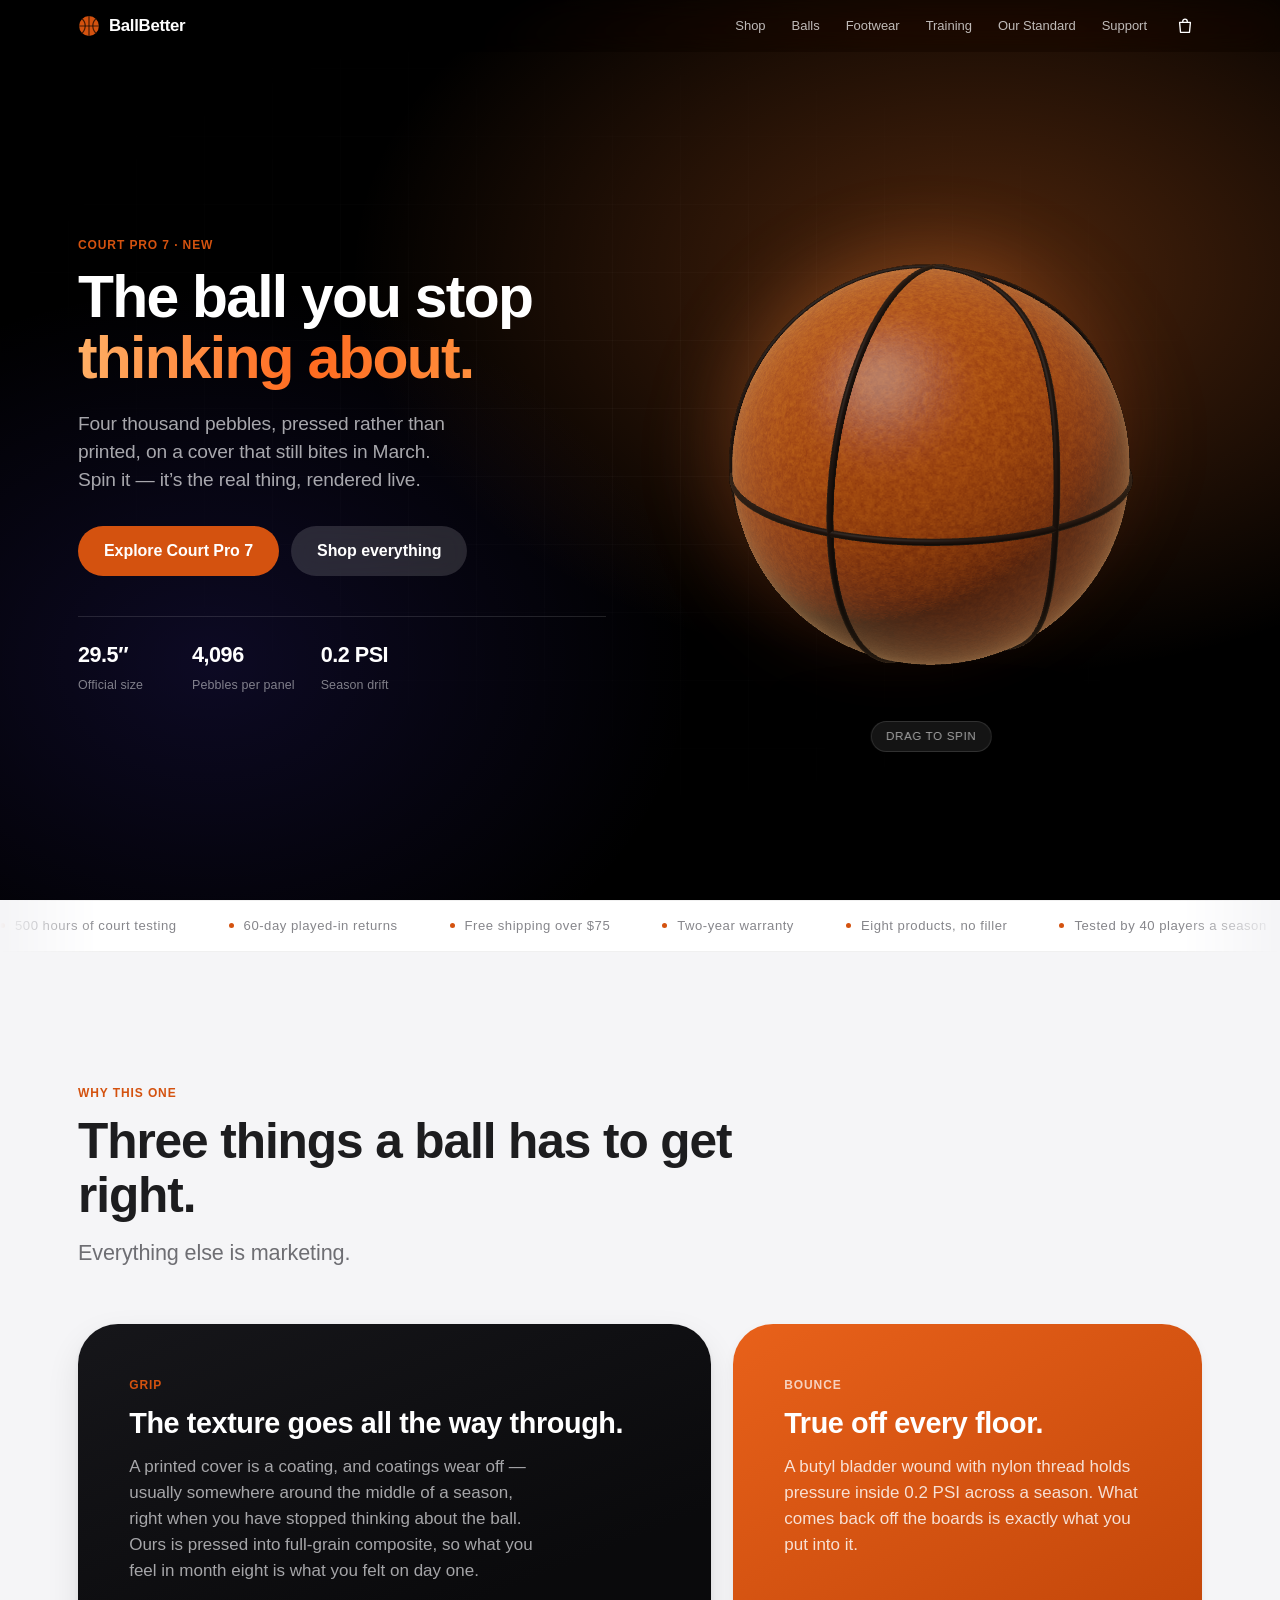
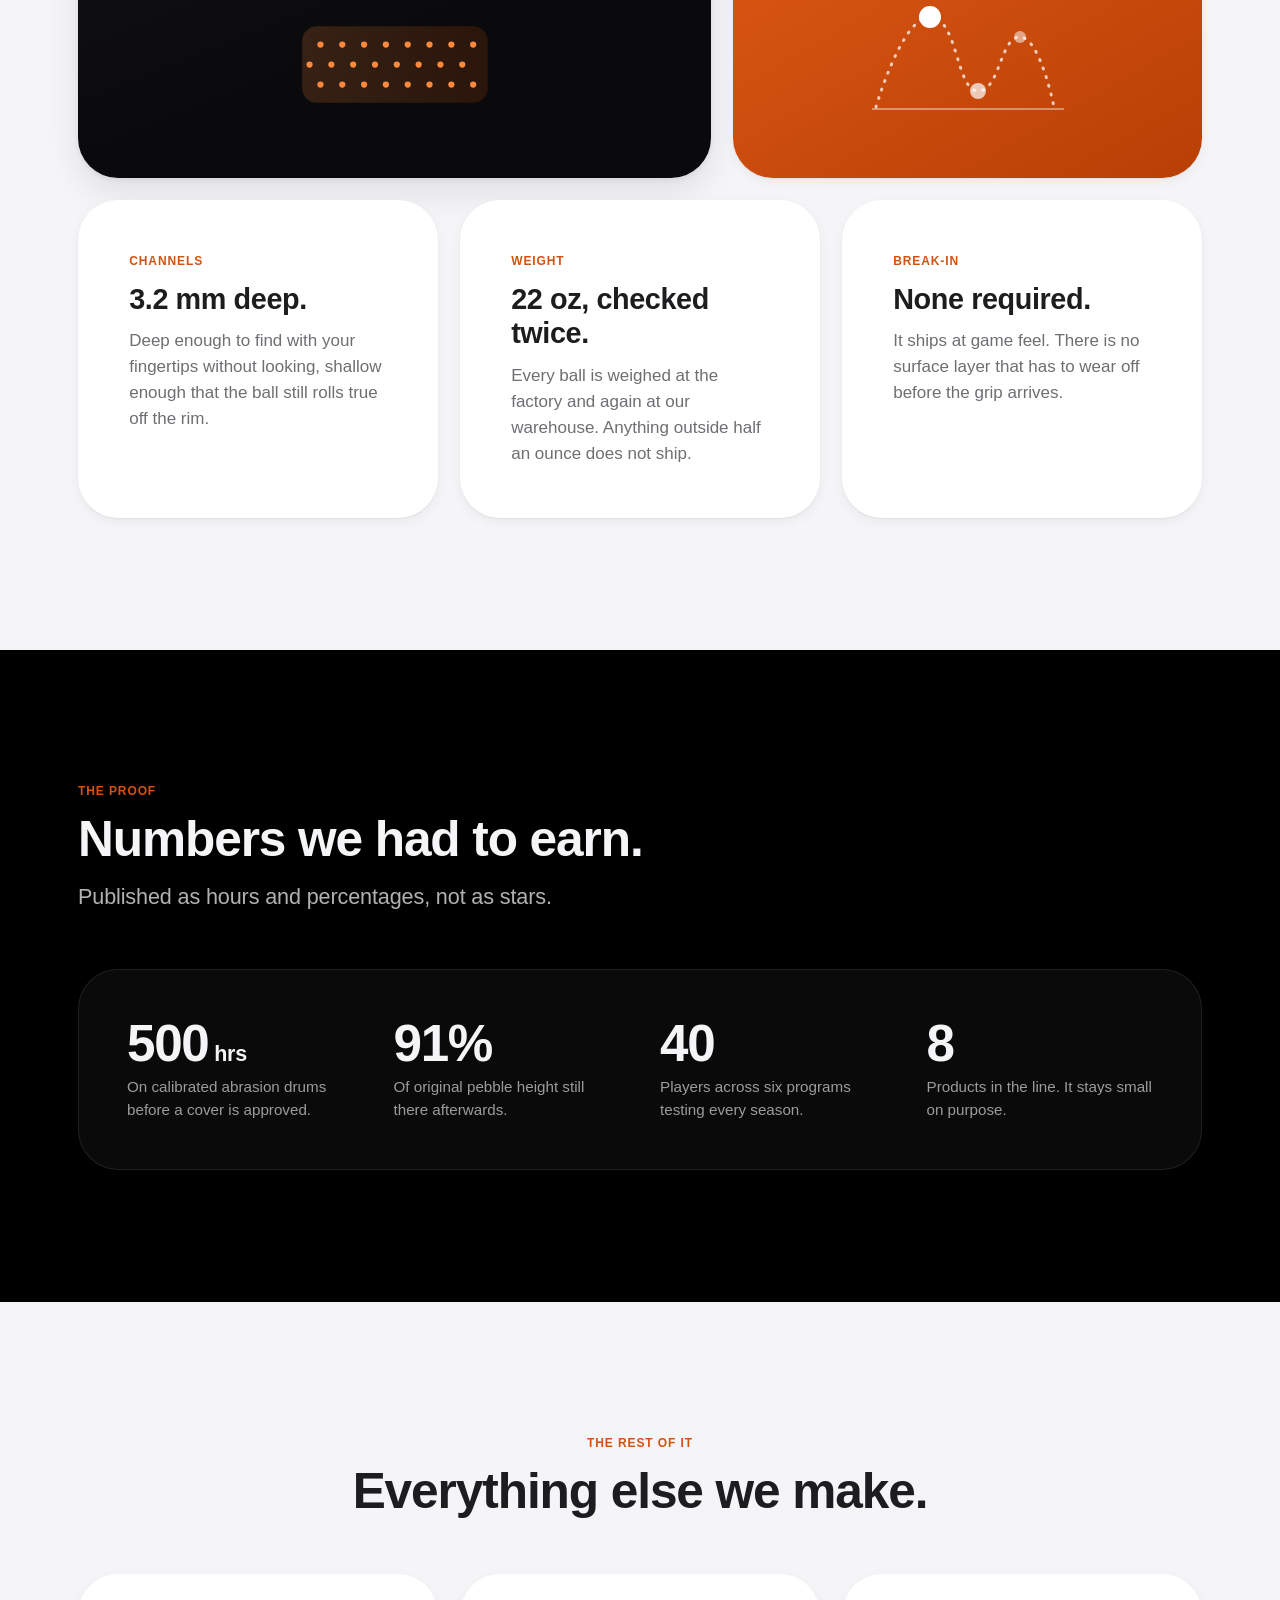
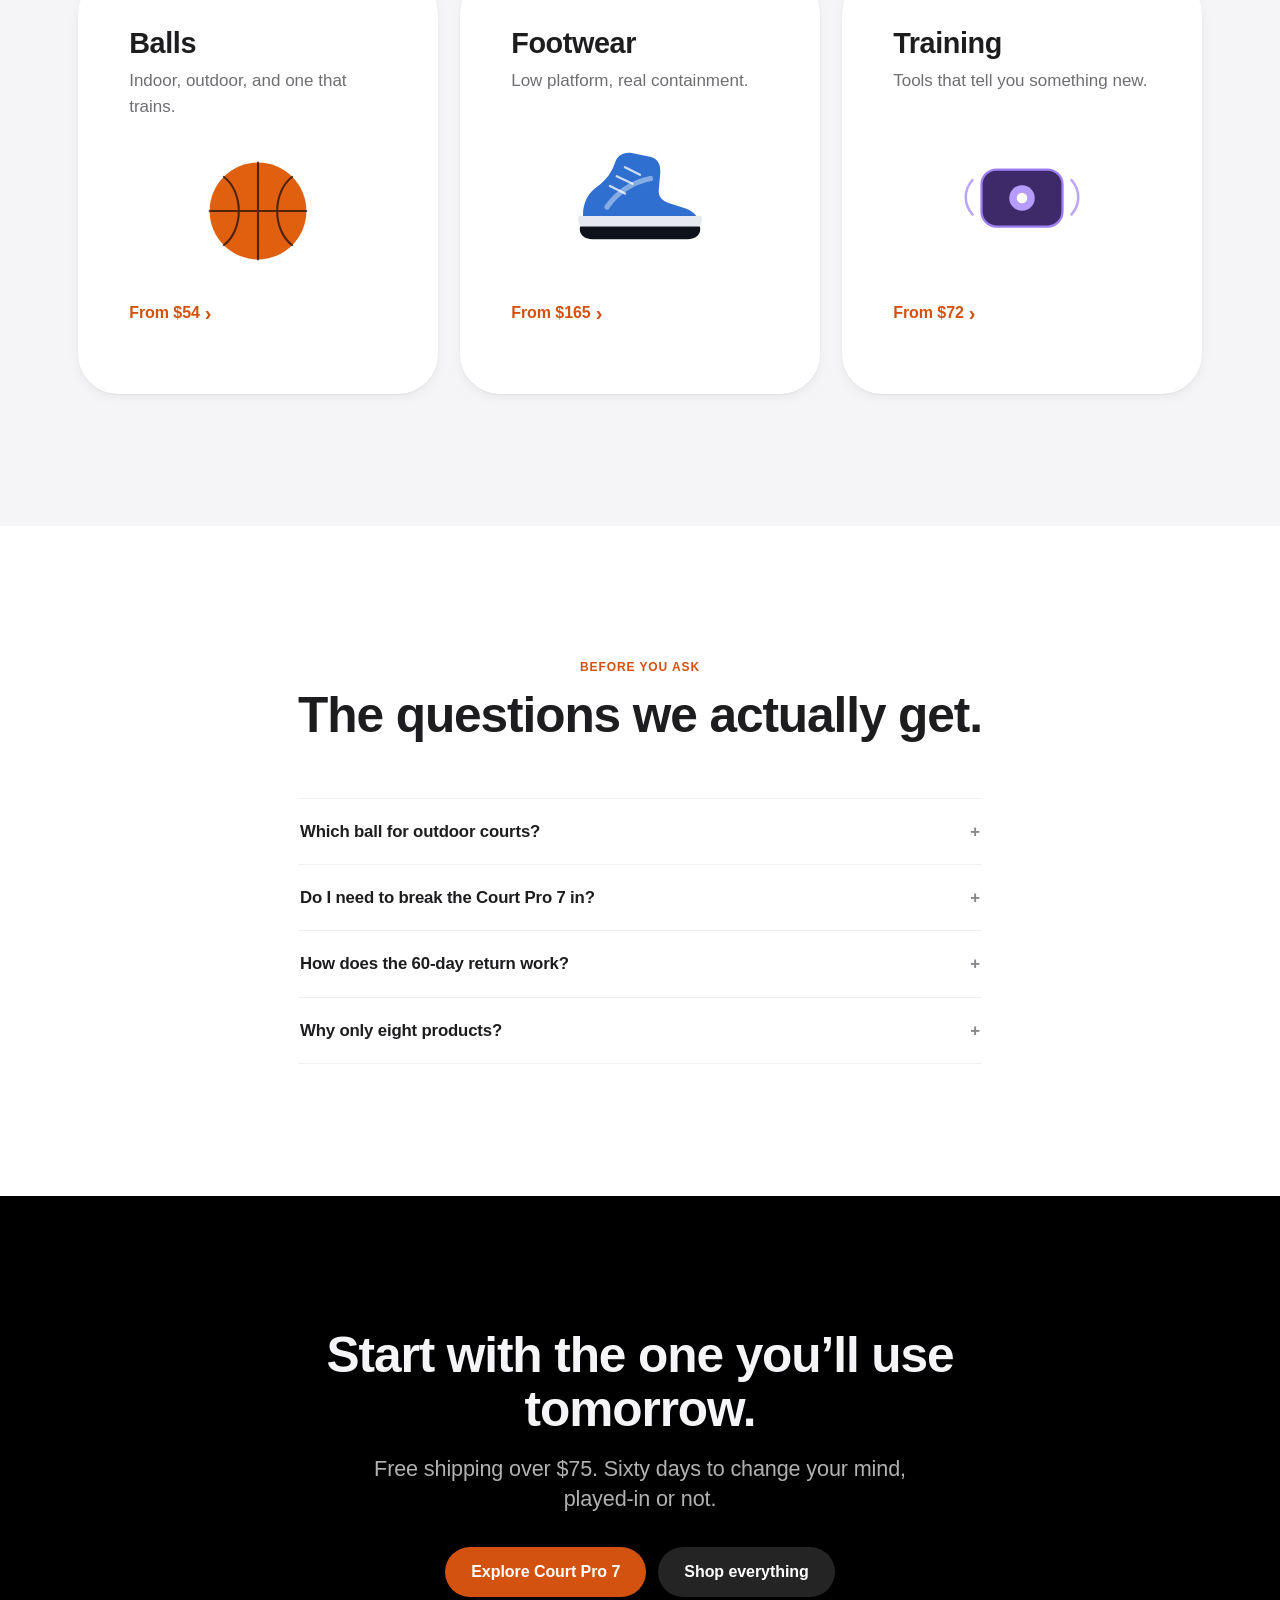
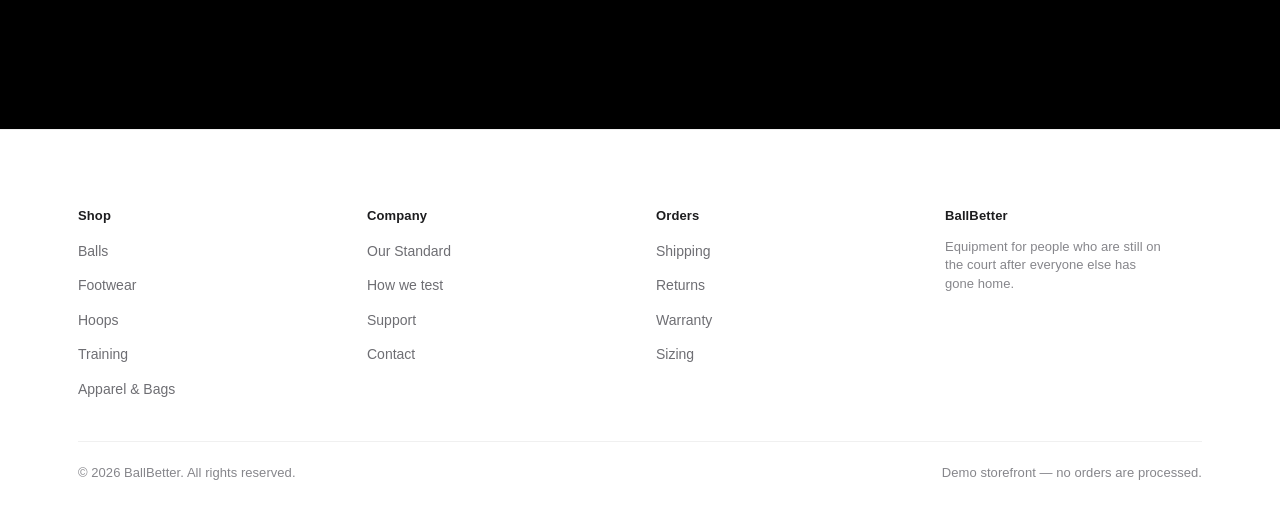
==== commit b13289f8: "Rebuild the landing page around an interactive 3D basketball The hero ball is real geometry rendered" ====
--- a/index.html
+++ b/index.html
@@ -3,15 +3,13 @@
 <head>
 <meta charset="utf-8">
 <meta name="viewport" content="width=device-width, initial-scale=1, viewport-fit=cover">
-<title>BallBetter — Basketball equipment, made to a standard</title>
-<meta name="description" content="Balls, footwear, hoops and training tools built for people who are still on the court after everyone else has gone home.">
-<meta name="theme-color" content="#f5f5f7" media="(prefers-color-scheme: light)">
-<meta name="theme-color" content="#000000" media="(prefers-color-scheme: dark)">
+<title>BallBetter — The ball you stop thinking about</title>
+<meta name="description" content="Court Pro 7: a basketball with a pressed pebble that still bites in March. Spin it in 3D, then see the rest of the line.">
+<meta name="theme-color" content="#000000">
 <link rel="stylesheet" href="assets/css/style.css">
 <link rel="icon" href="data:image/svg+xml,%3Csvg xmlns='http://www.w3.org/2000/svg' viewBox='0 0 40 40'%3E%3Ccircle cx='20' cy='20' r='19' fill='%23d4520f'/%3E%3Cg fill='none' stroke='rgba(20,10,4,.8)' stroke-width='2.4'%3E%3Cpath d='M1 20h38M20 1v38M7 7c8 6 8 20 0 26M33 7c-8 6-8 20 0 26'/%3E%3C/g%3E%3C/svg%3E">
 </head>
 <body class="has-dark-hero">
-
   <a class="skip" href="#main">Skip to content</a>
   <header class="nav">
     <div class="nav__inner">
@@ -51,141 +49,265 @@
   </header>
 <main id="main">
 
-  <section class="hero">
-    <div class="hero__glow" aria-hidden="true"></div>
-    <div class="hero__content">
-      <div class="hero__ball" aria-hidden="true">
-        <svg viewBox="0 0 200 200">
-          <defs><radialGradient id="heroBall" cx="36%" cy="30%" r="78%">
-            <stop offset="0%" stop-color="#ff9b4d"/><stop offset="60%" stop-color="#e0600f"/>
-            <stop offset="100%" stop-color="#7d2f04"/>
-          </radialGradient></defs>
-          <circle cx="100" cy="100" r="92" fill="url(#heroBall)"/>
-          <g fill="none" stroke="rgba(20,10,4,.72)" stroke-width="3.4" stroke-linecap="round">
-            <path d="M8 100h184"/><path d="M100 8v184"/>
-            <path d="M34 34c40 30 40 102 0 132"/><path d="M166 34c-40 30-40 102 0 132"/>
-          </g>
-        </svg>
-      </div>
-      <h1 class="t-display">Play like the gear isn&rsquo;t there.</h1>
-      <p class="hero__sub">Basketball equipment built to one standard: it should never be the reason a rep went wrong.</p>
-      <div class="hero__actions">
-        <a class="btn" href="shop.html">Shop everything</a>
-        <a class="btn btn--ghost" href="#featured">See what&rsquo;s new</a>
-      </div>
-    </div>
-    <p class="hero__scroll">Scroll</p>
-  </section>
-
-  <section class="section" id="featured">
+  <div class="progress" aria-hidden="true"></div>
+
+  <!-- ============================== HERO ============================== -->
+  <section class="hero3d">
+    <div class="hero3d__inner">
+      <div class="hero3d__copy">
+        <p class="eyebrow">Court Pro 7 &middot; New</p>
+        <h1 class="t-display">The ball you stop <em>thinking about.</em></h1>
+        <p class="hero3d__sub">Four thousand pebbles, pressed rather than printed, on a cover that still bites in March. Spin it &mdash; it&rsquo;s the real thing, rendered live.</p>
+        <div class="hero3d__actions">
+          <a class="btn" href="product.html?id=court-pro-7">Explore Court&nbsp;Pro&nbsp;7</a>
+          <a class="btn btn--ghost" href="shop.html">Shop everything</a>
+        </div>
+        <div class="hero3d__meta">
+          <div><b>29.5&Prime;</b><span>Official size</span></div>
+          <div><b>4,096</b><span>Pebbles per panel</span></div>
+          <div><b>0.2 PSI</b><span>Season drift</span></div>
+        </div>
+      </div>
+
+      <div class="stage" tabindex="0" role="img"
+           aria-label="A Court Pro 7 basketball in three dimensions. Drag it, or use the arrow keys, to spin it.">
+        <div class="stage__glow" aria-hidden="true"></div>
+        <canvas id="hero-canvas"></canvas>
+        <div class="stage__shadow" aria-hidden="true"></div>
+        <div class="stage__fallback" aria-hidden="true">
+          <svg viewBox="0 0 200 200">
+            <defs><radialGradient id="fbBall" cx="36%" cy="30%" r="78%">
+              <stop offset="0%" stop-color="#ff9b4d"/><stop offset="60%" stop-color="#e0600f"/>
+              <stop offset="100%" stop-color="#7d2f04"/>
+            </radialGradient></defs>
+            <circle cx="100" cy="100" r="92" fill="url(#fbBall)"/>
+            <g fill="none" stroke="rgba(20,10,4,.72)" stroke-width="3.4" stroke-linecap="round">
+              <path d="M8 100h184"/><path d="M100 8v184"/>
+              <path d="M34 34c40 30 40 102 0 132"/><path d="M166 34c-40 30-40 102 0 132"/>
+            </g>
+          </svg>
+        </div>
+        <span class="stage__hint">Drag to spin</span>
+      </div>
+    </div>
+  </section>
+
+  <!-- ============================= TICKER ============================= -->
+  <div class="ticker" aria-hidden="true">
+    <div class="ticker__track">
+      <span>500 hours of court testing</span><span>60-day played-in returns</span>
+      <span>Free shipping over $75</span><span>Two-year warranty</span>
+      <span>Eight products, no filler</span><span>Tested by 40 players a season</span>
+      <span>500 hours of court testing</span><span>60-day played-in returns</span>
+      <span>Free shipping over $75</span><span>Two-year warranty</span>
+      <span>Eight products, no filler</span><span>Tested by 40 players a season</span>
+    </div>
+  </div>
+
+  <!-- ============================ THE BALL ============================ -->
+  <section class="section">
     <div class="wrap">
       <div class="section__head reveal">
-        <p class="eyebrow">New this season</p>
-        <h2 class="t-title">Four things worth your money.</h2>
-        <p class="t-lead">Everything we sell survives a season of real use before it earns a page. These four earned it first.</p>
-      </div>
-      <div class="rail">
-        <div class="rail__track" data-featured="court-pro-7,flight-01,rep-counter,anchor-post"></div>
-      </div>
-      <div class="rail__nav">
-        <button class="rail__btn" type="button" data-rail-prev aria-label="Previous">
-          <svg width="8" height="13" viewBox="0 0 8 13" aria-hidden="true"><path d="M7 1L1.5 6.5 7 12" fill="none" stroke="currentColor" stroke-width="1.8" stroke-linecap="round" stroke-linejoin="round"/></svg>
-        </button>
-        <button class="rail__btn" type="button" data-rail-next aria-label="Next">
-          <svg width="8" height="13" viewBox="0 0 8 13" aria-hidden="true"><path d="M1 1l5.5 5.5L1 12" fill="none" stroke="currentColor" stroke-width="1.8" stroke-linecap="round" stroke-linejoin="round"/></svg>
-        </button>
-      </div>
-    </div>
-  </section>
-
+        <p class="eyebrow">Why this one</p>
+        <h2 class="t-title">Three things a ball has to get right.</h2>
+        <p class="t-lead">Everything else is marketing.</p>
+      </div>
+
+      <div class="mosaic mosaic--feature tilt-scene" style="margin-bottom:clamp(14px,1.8vw,22px)">
+        <article class="tilt reveal">
+          <div class="panel panel--dark">
+            <span class="tilt__sheen" aria-hidden="true"></span>
+            <p class="eyebrow">Grip</p>
+            <h3 class="t-heading" style="color:#fff">The texture goes all the way through.</h3>
+            <p class="t-body" style="margin-top:14px;max-width:44ch">A printed cover is a coating, and coatings wear off &mdash; usually somewhere around the middle of a season, right when you have stopped thinking about the ball. Ours is pressed into full-grain composite, so what you feel in month eight is what you felt on day one.</p>
+            <div class="panel__figure panel__figure--push tilt__lift" aria-hidden="true">
+              <svg viewBox="0 0 220 120">
+                <defs><linearGradient id="gripG" x1="0" y1="0" x2="1" y2="0">
+                  <stop offset="0%" stop-color="#ff8a3d"/><stop offset="100%" stop-color="#c1490b"/>
+                </linearGradient></defs>
+                <rect x="8" y="18" width="204" height="84" rx="16" fill="url(#gripG)" opacity=".18"/>
+                <g fill="#ff8a3d">
+                  <circle cx="28" cy="38" r="3.4"/><circle cx="52" cy="38" r="3.4"/><circle cx="76" cy="38" r="3.4"/>
+                  <circle cx="100" cy="38" r="3.4"/><circle cx="124" cy="38" r="3.4"/><circle cx="148" cy="38" r="3.4"/>
+                  <circle cx="172" cy="38" r="3.4"/><circle cx="196" cy="38" r="3.4"/>
+                  <circle cx="40" cy="60" r="3.4"/><circle cx="64" cy="60" r="3.4"/><circle cx="88" cy="60" r="3.4"/>
+                  <circle cx="112" cy="60" r="3.4"/><circle cx="136" cy="60" r="3.4"/><circle cx="160" cy="60" r="3.4"/>
+                  <circle cx="184" cy="60" r="3.4"/><circle cx="16" cy="60" r="3.4"/>
+                  <circle cx="28" cy="82" r="3.4"/><circle cx="52" cy="82" r="3.4"/><circle cx="76" cy="82" r="3.4"/>
+                  <circle cx="100" cy="82" r="3.4"/><circle cx="124" cy="82" r="3.4"/><circle cx="148" cy="82" r="3.4"/>
+                  <circle cx="172" cy="82" r="3.4"/><circle cx="196" cy="82" r="3.4"/>
+                </g>
+              </svg>
+            </div>
+          </div>
+        </article>
+
+        <article class="tilt reveal" data-delay="70">
+          <div class="panel panel--accent">
+            <span class="tilt__sheen" aria-hidden="true"></span>
+            <p class="eyebrow">Bounce</p>
+            <h3 class="t-heading" style="color:#fff">True off every floor.</h3>
+            <p class="t-body" style="margin-top:14px">A butyl bladder wound with nylon thread holds pressure inside 0.2&nbsp;PSI across a season. What comes back off the boards is exactly what you put into it.</p>
+            <div class="panel__figure panel__figure--push tilt__lift" aria-hidden="true">
+              <svg viewBox="0 0 200 120">
+                <path d="M8 108C8 108 34 18 62 18s26 74 48 74 22-54 42-54 34 70 34 70"
+                      fill="none" stroke="rgba(255,255,255,.72)" stroke-width="3" stroke-linecap="round" stroke-dasharray="1 8"/>
+                <circle cx="62" cy="18" r="11" fill="#fff"/>
+                <circle cx="110" cy="92" r="8" fill="rgba(255,255,255,.7)"/>
+                <circle cx="152" cy="38" r="6" fill="rgba(255,255,255,.5)"/>
+                <path d="M4 110h192" stroke="rgba(255,255,255,.4)" stroke-width="2"/>
+              </svg>
+            </div>
+          </div>
+        </article>
+      </div>
+
+      <div class="mosaic tilt-scene">
+        <article class="tilt reveal">
+          <div class="panel">
+            <span class="tilt__sheen" aria-hidden="true"></span>
+            <p class="eyebrow">Channels</p>
+            <h3 class="t-heading">3.2 mm deep.</h3>
+            <p class="t-body" style="margin-top:12px">Deep enough to find with your fingertips without looking, shallow enough that the ball still rolls true off the rim.</p>
+          </div>
+        </article>
+        <article class="tilt reveal" data-delay="60">
+          <div class="panel">
+            <span class="tilt__sheen" aria-hidden="true"></span>
+            <p class="eyebrow">Weight</p>
+            <h3 class="t-heading">22 oz, checked twice.</h3>
+            <p class="t-body" style="margin-top:12px">Every ball is weighed at the factory and again at our warehouse. Anything outside half an ounce does not ship.</p>
+          </div>
+        </article>
+        <article class="tilt reveal" data-delay="120">
+          <div class="panel">
+            <span class="tilt__sheen" aria-hidden="true"></span>
+            <p class="eyebrow">Break-in</p>
+            <h3 class="t-heading">None required.</h3>
+            <p class="t-body" style="margin-top:12px">It ships at game feel. There is no surface layer that has to wear off before the grip arrives.</p>
+          </div>
+        </article>
+      </div>
+    </div>
+  </section>
+
+  <!-- ============================ THE PROOF =========================== -->
   <section class="section section--deep on-deep">
     <div class="wrap">
-      <div class="split">
-        <div class="split__copy reveal">
-          <p class="eyebrow">Court Pro 7</p>
-          <h2 class="t-title">The grip goes all the way through.</h2>
-          <p class="t-body">A 4,096-point pebble pattern pressed into full-grain composite rather than printed on top of it. It holds its bite long past the point where a printed cover has gone slick, which is the difference between a ball you trust in March and one you replaced in December.</p>
-          <p><a class="link-arrow" href="product.html?id=court-pro-7">Learn more about Court Pro 7</a></p>
-        </div>
-        <div class="split__art reveal" data-delay="80">
-          <svg viewBox="0 0 200 200" aria-hidden="true">
-            <defs><radialGradient id="feat1" cx="36%" cy="30%" r="78%">
-              <stop offset="0%" stop-color="#ffa863"/><stop offset="62%" stop-color="#df5f10"/>
-              <stop offset="100%" stop-color="#6f2903"/>
-            </radialGradient></defs>
-            <circle cx="100" cy="100" r="88" fill="url(#feat1)"/>
-            <g fill="none" stroke="rgba(20,10,4,.7)" stroke-width="3.2" stroke-linecap="round">
-              <path d="M12 100h176"/><path d="M100 12v176"/>
-              <path d="M36 36c38 29 38 99 0 128"/><path d="M164 36c-38 29-38 99 0 128"/>
-            </g>
-          </svg>
-        </div>
-      </div>
-    </div>
-  </section>
-
+      <div class="section__head reveal">
+        <p class="eyebrow">The proof</p>
+        <h2 class="t-title">Numbers we had to earn.</h2>
+        <p class="t-lead">Published as hours and percentages, not as stars.</p>
+      </div>
+      <div class="band reveal">
+        <div><p class="stat__n">500<span style="font-size:.42em;letter-spacing:-.01em"> hrs</span></p><p class="stat__l">On calibrated abrasion drums before a cover is approved.</p></div>
+        <div><p class="stat__n">91%</p><p class="stat__l">Of original pebble height still there afterwards.</p></div>
+        <div><p class="stat__n">40</p><p class="stat__l">Players across six programs testing every season.</p></div>
+        <div><p class="stat__n">8</p><p class="stat__l">Products in the line. It stays small on purpose.</p></div>
+      </div>
+    </div>
+  </section>
+
+  <!-- ============================ CATEGORIES ========================== -->
   <section class="section">
     <div class="wrap">
       <div class="section__head section__head--center reveal">
-        <p class="eyebrow">By category</p>
-        <h2 class="t-title">Find it by what it does.</h2>
-      </div>
-      <div class="grid">
-        <a class="card reveal" href="shop.html?c=balls"><div class="card__art" aria-hidden="true"><svg viewBox="0 0 200 200"><circle cx="100" cy="100" r="80" fill="#e0600f"/><g fill="none" stroke="rgba(20,10,4,.7)" stroke-width="3.4"><path d="M20 100h160M100 20v160M42 42c34 26 34 90 0 116M158 42c-34 26-34 90 0 116"/></g></svg></div><h3 class="card__name">Balls</h3><p class="card__desc">Indoor, outdoor, and the one that does both.</p><div class="card__foot"><span class="card__price">From $54</span><span class="link-arrow">Browse</span></div></a>
-        <a class="card reveal" data-delay="60" href="shop.html?c=footwear"><div class="card__art" aria-hidden="true"><svg viewBox="0 0 200 200"><path d="M22 132c0-22 6-38 18-52 10-12 24-16 34-9 12 8 16 22 34 28 16 5 40 6 56 16 12 7 16 17 14 27H22z" fill="#2f6fd0"/><path d="M18 134h164c2 12-6 22-20 22H36c-12 0-20-9-18-22z" fill="#131722"/></svg></div><h3 class="card__name">Footwear</h3><p class="card__desc">Traction, containment, and a low platform.</p><div class="card__foot"><span class="card__price">From $165</span><span class="link-arrow">Browse</span></div></a>
-        <a class="card reveal" data-delay="120" href="shop.html?c=hoops"><div class="card__art" aria-hidden="true"><svg viewBox="0 0 200 200"><rect x="34" y="30" width="132" height="82" rx="7" fill="rgba(60,120,200,.25)" stroke="#5b8fd4" stroke-width="3.5"/><rect x="78" y="58" width="44" height="34" rx="3" fill="none" stroke="#7fb0ea" stroke-width="3.5"/><path d="M74 112h52" stroke="#e0600f" stroke-width="6" stroke-linecap="round"/><path d="M100 112v66" stroke="#5c6675" stroke-width="9" stroke-linecap="round"/></svg></div><h3 class="card__name">Hoops</h3><p class="card__desc">Tempered glass and a rim that gives back.</p><div class="card__foot"><span class="card__price">From $749</span><span class="link-arrow">Browse</span></div></a>
-        <a class="card reveal" data-delay="180" href="shop.html?c=training"><div class="card__art" aria-hidden="true"><svg viewBox="0 0 200 200"><rect x="52" y="70" width="96" height="68" rx="18" fill="#3d2a68" stroke="#9d7ff0" stroke-width="3"/><circle cx="100" cy="104" r="15" fill="#b79cff"/><circle cx="100" cy="104" r="6" fill="#fff"/></svg></div><h3 class="card__name">Training</h3><p class="card__desc">Tools that tell you something you didn&rsquo;t know.</p><div class="card__foot"><span class="card__price">From $72</span><span class="link-arrow">Browse</span></div></a>
-      </div>
-    </div>
-  </section>
-
+        <p class="eyebrow">The rest of it</p>
+        <h2 class="t-title">Everything else we make.</h2>
+      </div>
+      <div class="mosaic tilt-scene">
+        <a class="tilt reveal" href="shop.html?c=balls" style="text-decoration:none">
+          <div class="panel">
+            <span class="tilt__sheen" aria-hidden="true"></span>
+            <h3 class="t-heading">Balls</h3>
+            <p class="t-body" style="margin-top:8px">Indoor, outdoor, and one that trains.</p>
+            <div class="panel__figure panel__figure--push tilt__lift" aria-hidden="true">
+              <svg viewBox="0 0 200 200" style="width:118px"><circle cx="100" cy="100" r="82" fill="#e0600f"/><g fill="none" stroke="rgba(20,10,4,.7)" stroke-width="3.6" stroke-linecap="round"><path d="M18 100h164M100 18v164M42 42c34 26 34 90 0 116M158 42c-34 26-34 90 0 116"/></g></svg>
+            </div>
+            <p style="margin-top:22px"><span class="link-arrow">From $54</span></p>
+          </div>
+        </a>
+        <a class="tilt reveal" data-delay="60" href="shop.html?c=footwear" style="text-decoration:none">
+          <div class="panel">
+            <span class="tilt__sheen" aria-hidden="true"></span>
+            <h3 class="t-heading">Footwear</h3>
+            <p class="t-body" style="margin-top:8px">Low platform, real containment.</p>
+            <div class="panel__figure panel__figure--push tilt__lift" aria-hidden="true">
+              <svg viewBox="0 0 200 200" style="width:150px">
+                <path d="M24 126c0-16 7-29 20-38 11-8 19-19 23-32 3-9 12-14 22-12l24 5c11 2 15 11 14 22l-2 22c-1 9 5 15 14 18l22 7c11 4 17 11 17 20H24z" fill="#2f6fd0"/>
+                <path d="M56 116c14-20 34-33 58-38" fill="none" stroke="rgba(255,255,255,.42)" stroke-width="7" stroke-linecap="round"/>
+                <g stroke="rgba(255,255,255,.75)" stroke-width="3.2" stroke-linecap="round">
+                  <path d="M60 88l20 10"/><path d="M69 75l21 10"/><path d="M80 63l20 10"/>
+                </g>
+                <path d="M18 128h164c2 8-1 14-7 14H25c-6 0-9-6-7-14z" fill="#e6e9ef"/>
+                <path d="M20 142h160c2 10-5 17-17 17H37c-12 0-19-7-17-17z" fill="#0e121a"/>
+              </svg>
+            </div>
+            <p style="margin-top:22px"><span class="link-arrow">From $165</span></p>
+          </div>
+        </a>
+        <a class="tilt reveal" data-delay="120" href="shop.html?c=training" style="text-decoration:none">
+          <div class="panel">
+            <span class="tilt__sheen" aria-hidden="true"></span>
+            <h3 class="t-heading">Training</h3>
+            <p class="t-body" style="margin-top:8px">Tools that tell you something new.</p>
+            <div class="panel__figure panel__figure--push tilt__lift" aria-hidden="true">
+              <svg viewBox="0 0 200 200" style="width:150px">
+                <rect x="46" y="66" width="108" height="76" rx="20" fill="#3d2a68" stroke="#9d7ff0" stroke-width="3"/>
+                <circle cx="100" cy="104" r="17" fill="#b79cff"/><circle cx="100" cy="104" r="7" fill="#fff"/>
+                <g fill="none" stroke="#9d7ff0" stroke-width="3.4" stroke-linecap="round" opacity=".7">
+                  <path d="M34 80c-12 14-12 32 0 46"/><path d="M166 80c12 14 12 32 0 46"/>
+                </g>
+              </svg>
+            </div>
+            <p style="margin-top:22px"><span class="link-arrow">From $72</span></p>
+          </div>
+        </a>
+      </div>
+    </div>
+  </section>
+
+  <!-- =============================== FAQ ============================== -->
   <section class="section section--elevated">
-    <div class="wrap">
-      <div class="stats">
-        <div class="reveal"><p class="stat__n">500 hrs</p><p class="stat__l">Simulated court time before anything ships.</p></div>
-        <div class="reveal" data-delay="60"><p class="stat__n">60 days</p><p class="stat__l">To return it, played-in or not.</p></div>
-        <div class="reveal" data-delay="120"><p class="stat__n">0.2 PSI</p><p class="stat__l">Pressure drift allowed across a season.</p></div>
-        <div class="reveal" data-delay="180"><p class="stat__n">2 years</p><p class="stat__l">Warranty on every ball we make.</p></div>
-      </div>
-    </div>
-  </section>
-
-  <section class="section">
     <div class="wrap narrow">
       <div class="section__head section__head--center reveal">
-        <p class="eyebrow">Questions</p>
-        <h2 class="t-title">The ones people actually ask.</h2>
+        <p class="eyebrow">Before you ask</p>
+        <h2 class="t-title">The questions we actually get.</h2>
       </div>
       <div class="faq reveal">
         <div class="faq__item">
           <button class="faq__q" type="button" aria-expanded="false">Which ball for outdoor courts?<span class="faq__sign" aria-hidden="true">+</span></button>
-          <div class="faq__a" hidden><p>Blacktop All-Weather. Composite leather looks better on a shelf but concrete strips its pebble within weeks. The rubber compound on the Blacktop is tuned for abrasion first, and keeps 91% of its pebble height after 500 simulated court hours.</p></div>
+          <div class="faq__a" hidden><p>Blacktop All-Weather. Composite leather looks better on a shelf, but concrete strips its pebble within weeks. The Blacktop&rsquo;s rubber compound is tuned for abrasion first and keeps 91% of its pebble height after 500 simulated court hours.</p></div>
         </div>
         <div class="faq__item">
-          <button class="faq__q" type="button" aria-expanded="false">Do I need to break in the Court Pro 7?<span class="faq__sign" aria-hidden="true">+</span></button>
+          <button class="faq__q" type="button" aria-expanded="false">Do I need to break the Court Pro 7 in?<span class="faq__sign" aria-hidden="true">+</span></button>
           <div class="faq__a" hidden><p>No. It ships at game feel. The cover is pressed rather than coated, so there is no surface layer that has to wear off before the grip arrives.</p></div>
         </div>
         <div class="faq__item">
           <button class="faq__q" type="button" aria-expanded="false">How does the 60-day return work?<span class="faq__sign" aria-hidden="true">+</span></button>
-          <div class="faq__a" hidden><p>Play with it. If it is not right, tell us within 60 days and we cover return shipping — used condition included. A ball you were afraid to use was never tested.</p></div>
+          <div class="faq__a" hidden><p>Play with it. If it is not right, tell us within 60 days and we cover return shipping &mdash; used condition included. A ball you were afraid to use was never actually tested.</p></div>
         </div>
         <div class="faq__item">
-          <button class="faq__q" type="button" aria-expanded="false">Is the Rep Counter compatible with any rim?<span class="faq__sign" aria-hidden="true">+</span></button>
-          <div class="faq__a" hidden><p>Any standard 18" rim, breakaway or fixed. The clamp is tool-free and takes about fifteen seconds. It pairs over Bluetooth 5.3 and stores sessions locally if your phone is out of range.</p></div>
-        </div>
-      </div>
-    </div>
-  </section>
-
+          <button class="faq__q" type="button" aria-expanded="false">Why only eight products?<span class="faq__sign" aria-hidden="true">+</span></button>
+          <div class="faq__a" hidden><p>Because we would rather have one ball that is the right answer than six that hedge. When something better exists, the old one leaves the line rather than getting a discount tier and a second life.</p></div>
+        </div>
+      </div>
+    </div>
+  </section>
+
+  <!-- =============================== CTA ============================== -->
   <section class="section section--deep on-deep">
     <div class="wrap narrow" style="text-align:center">
-      <h2 class="t-title reveal">Start with one thing you&rsquo;ll use tomorrow.</h2>
-      <p class="t-lead reveal" data-delay="60" style="margin:18px auto 30px;max-width:52ch">Free shipping over $75. Sixty days to change your mind.</p>
-      <p class="reveal" data-delay="120"><a class="btn" href="shop.html">Shop everything</a></p>
-    </div>
-  </section>
+      <h2 class="t-title reveal">Start with the one you&rsquo;ll use tomorrow.</h2>
+      <p class="t-lead reveal" data-delay="60" style="margin:18px auto 32px;max-width:46ch">Free shipping over $75. Sixty days to change your mind, played-in or not.</p>
+      <div class="hero3d__actions reveal" data-delay="120" style="justify-content:center">
+        <a class="btn" href="product.html?id=court-pro-7">Explore Court&nbsp;Pro&nbsp;7</a>
+        <a class="btn btn--ghost" href="shop.html">Shop everything</a>
+      </div>
+    </div>
+  </section>
+
 </main>
-
   <footer class="footer">
     <div class="wrap">
       <div class="footer__cols">
@@ -251,5 +373,6 @@
   </aside>
 <script src="assets/js/catalog.js"></script>
 <script src="assets/js/app.js"></script>
+<script src="assets/js/hero3d.js"></script>
 </body>
 </html>
--- a/assets/css/style.css
+++ b/assets/css/style.css
@@ -708,3 +708,314 @@
   .nav, .sheet, .scrim, .toast, .rail__nav { display: none !important; }
   body { background: #fff; color: #000; }
 }
+
+/* ==========================================================================
+   Landing page
+   ========================================================================== */
+
+/* --- Hero ---------------------------------------------------------------- */
+.hero3d {
+  position: relative;
+  min-height: 100svh;
+  display: grid;
+  align-items: center;
+  padding: calc(var(--nav-h) + 40px) 0 60px;
+  background: var(--bg-deep);
+  color: var(--ink-on-deep);
+  overflow: hidden;
+  isolation: isolate;
+}
+
+/* A wide, soft court-light wash rather than a hard vignette. */
+.hero3d::before {
+  content: '';
+  position: absolute;
+  inset: -20% -10% auto -10%;
+  height: 120%;
+  z-index: 0;
+  background:
+    radial-gradient(60% 55% at 72% 42%, rgba(255, 122, 40, 0.30), transparent 68%),
+    radial-gradient(45% 50% at 22% 78%, rgba(90, 70, 255, 0.14), transparent 70%);
+  pointer-events: none;
+}
+/* Faint court lines, so the black has something in it. */
+.hero3d::after {
+  content: '';
+  position: absolute;
+  inset: 0;
+  z-index: 0;
+  background-image:
+    linear-gradient(rgba(255, 255, 255, 0.028) 1px, transparent 1px),
+    linear-gradient(90deg, rgba(255, 255, 255, 0.028) 1px, transparent 1px);
+  background-size: 68px 68px;
+  -webkit-mask-image: radial-gradient(70% 60% at 50% 45%, #000, transparent 78%);
+          mask-image: radial-gradient(70% 60% at 50% 45%, #000, transparent 78%);
+  pointer-events: none;
+}
+
+.hero3d__inner {
+  position: relative;
+  z-index: 1;
+  width: 100%;
+  max-width: var(--measure);
+  margin-inline: auto;
+  padding-inline: var(--gutter);
+  display: grid;
+  grid-template-columns: minmax(0, 1fr) minmax(0, 1.02fr);
+  align-items: center;
+  gap: clamp(24px, 4vw, 64px);
+}
+
+/* The measure belongs to the paragraph, not to the whole column — putting it
+   on the block was squeezing the headline and stacking the buttons. */
+.hero3d__copy { max-width: 33rem; }
+.hero3d__copy .t-display {
+  color: #fff;
+  font-size: clamp(2.5rem, 4.6vw, 4.15rem);
+  line-height: 1.04;
+  letter-spacing: -0.03em;
+}
+.hero3d__copy .t-display em {
+  font-style: normal;
+  background: linear-gradient(96deg, #ffb066, #ff6a1f 58%, #ff8f3d);
+  -webkit-background-clip: text;
+          background-clip: text;
+  color: transparent;
+}
+.hero3d__sub {
+  margin: 22px 0 0;
+  font-size: clamp(1.05rem, 1.5vw, 1.3rem);
+  line-height: 1.45;
+  letter-spacing: -0.008em;
+  color: rgba(245, 245, 247, 0.68);
+  max-width: 36ch;
+}
+.hero3d__actions { display: flex; flex-wrap: wrap; gap: 12px; margin-top: 32px; }
+
+.hero3d__meta {
+  display: flex; flex-wrap: wrap; gap: 8px 26px;
+  margin-top: 40px;
+  padding-top: 22px;
+  border-top: 1px solid rgba(255, 255, 255, 0.12);
+}
+.hero3d__meta div { min-width: 88px; }
+.hero3d__meta b {
+  display: block;
+  font-size: 1.35rem; font-weight: 620; letter-spacing: -0.022em;
+  color: #fff;
+}
+.hero3d__meta span { font-size: 0.78rem; color: rgba(245, 245, 247, 0.5); letter-spacing: 0.01em; }
+
+/* The ball's stage. The canvas fills it; the glow sits behind. */
+.stage {
+  position: relative;
+  aspect-ratio: 1;
+  width: 100%;
+  max-width: min(56vh, 620px);
+  margin-inline: auto;
+  touch-action: pan-y;                 /* horizontal drag is ours, scroll is theirs */
+  cursor: grab;
+  border-radius: 50%;
+}
+.stage.is-grabbing { cursor: grabbing; }
+.stage:focus-visible { outline: 2px solid rgba(255, 255, 255, 0.7); outline-offset: 14px; }
+.stage__glow {
+  position: absolute;
+  inset: 6%;
+  z-index: 0;
+  border-radius: 50%;
+  background: radial-gradient(circle at 42% 36%, rgba(255, 150, 70, 0.42), rgba(255, 90, 20, 0.10) 58%, transparent 72%);
+  filter: blur(34px);
+  pointer-events: none;
+}
+/* Contact shadow, so the ball sits in the scene instead of floating on it. */
+.stage__shadow {
+  position: absolute;
+  left: 50%; bottom: -2%;
+  width: 62%; height: 8%;
+  translate: -50% 0;
+  z-index: 0;
+  border-radius: 50%;
+  background: radial-gradient(ellipse at center, rgba(0, 0, 0, 0.62), transparent 72%);
+  filter: blur(14px);
+  pointer-events: none;
+}
+#hero-canvas {
+  position: relative;
+  z-index: 1;
+  width: 100%;
+  height: 100%;
+  display: block;
+}
+.stage__fallback { position: absolute; inset: 8%; z-index: 1; display: none; }
+.no-webgl .stage__fallback { display: block; }
+.no-webgl #hero-canvas, .no-webgl .stage__hint { display: none; }
+
+.stage__hint {
+  position: absolute;
+  left: 50%; bottom: -34px;
+  translate: -50% 0;
+  z-index: 2;
+  display: inline-flex; align-items: center; gap: 7px;
+  padding: 6px 14px;
+  border-radius: 999px;
+  background: rgba(255, 255, 255, 0.08);
+  border: 1px solid rgba(255, 255, 255, 0.12);
+  backdrop-filter: blur(10px);
+  -webkit-backdrop-filter: blur(10px);
+  font-size: 0.72rem; letter-spacing: 0.06em; text-transform: uppercase;
+  color: rgba(255, 255, 255, 0.62);
+  white-space: nowrap;
+  transition: opacity 400ms var(--ease-out);
+}
+.stage.is-grabbing .stage__hint { opacity: 0; }
+
+@media (max-width: 900px) {
+  .hero3d { min-height: auto; padding-bottom: 76px; }
+  .hero3d__inner { grid-template-columns: 1fr; text-align: center; }
+  .hero3d__copy { max-width: none; margin-inline: auto; }
+  .hero3d__sub { margin-inline: auto; }
+  .hero3d__actions, .hero3d__meta { justify-content: center; }
+  .stage { order: -1; max-width: min(72vw, 400px); margin-bottom: 44px; }
+}
+
+/* --- Marquee ------------------------------------------------------------- */
+.ticker {
+  border-block: 1px solid var(--hairline-soft);
+  background: var(--bg-elevated);
+  overflow: hidden;
+  padding: 15px 0;
+  -webkit-mask-image: linear-gradient(90deg, transparent, #000 8%, #000 92%, transparent);
+          mask-image: linear-gradient(90deg, transparent, #000 8%, #000 92%, transparent);
+}
+.ticker__track {
+  display: flex;
+  gap: 52px;
+  width: max-content;
+  animation: ticker 42s linear infinite;
+}
+.ticker__track span {
+  font-size: 0.82rem;
+  letter-spacing: 0.04em;
+  color: var(--ink-tertiary);
+  white-space: nowrap;
+  display: inline-flex; align-items: center; gap: 10px;
+}
+.ticker__track span::before {
+  content: '';
+  width: 5px; height: 5px; border-radius: 50%;
+  background: var(--accent);
+  flex: none;
+}
+@keyframes ticker { to { transform: translateX(-50%); } }
+@media (prefers-reduced-motion: reduce) {
+  .ticker__track { animation: none; }
+  .ticker { -webkit-mask-image: none; mask-image: none; }
+}
+
+/* --- 3D tilt cards ------------------------------------------------------- */
+.tilt-scene { perspective: 1100px; }
+.tilt {
+  position: relative;
+  transform-style: preserve-3d;
+  will-change: transform;
+}
+/* A highlight that tracks the pointer across the surface. */
+.tilt__sheen {
+  position: absolute;
+  inset: 0;
+  z-index: 3;
+  border-radius: inherit;
+  pointer-events: none;
+  opacity: 0;
+  background: radial-gradient(
+    260px circle at var(--mx, 50%) var(--my, 50%),
+    rgba(255, 255, 255, 0.16), transparent 62%);
+  transition: opacity 320ms var(--ease-out);
+}
+.tilt:hover .tilt__sheen { opacity: 1; }
+.tilt > * { transform: translateZ(0.01px); }
+.tilt__lift { transform: translateZ(38px); }
+
+@media (prefers-reduced-motion: reduce) {
+  .tilt { transform: none !important; }
+  .tilt__sheen { display: none; }
+}
+@media (hover: none) {
+  .tilt__sheen { display: none; }
+}
+
+/* --- Panels -------------------------------------------------------------- */
+.panel {
+  position: relative;
+  color: var(--ink);
+  border-radius: var(--r-xl);
+  padding: clamp(28px, 4vw, 52px);
+  background: var(--bg-elevated);
+  box-shadow: var(--shadow-sm);
+  overflow: hidden;
+  height: 100%;
+  display: flex;
+  flex-direction: column;
+}
+.panel--dark {
+  background: linear-gradient(158deg, #16161a, #0a0a0c 62%);
+  color: var(--ink-on-deep);
+  box-shadow: var(--shadow-md);
+}
+.panel--dark .t-body { color: rgba(245, 245, 247, 0.66); }
+.panel--accent {
+  background: linear-gradient(150deg, #e8611a, #b83f05);
+  color: #fff;
+}
+.panel--accent .t-body { color: rgba(255, 255, 255, 0.82); }
+.panel--accent .eyebrow { color: rgba(255, 255, 255, 0.72); }
+.panel__figure { padding: 26px 0 8px; display: grid; place-items: center; }
+.panel__figure--push { margin-top: auto; }
+.panel__figure svg { width: min(100%, 200px); }
+
+a.tilt { color: inherit; text-decoration: none; }
+a.tilt:hover { text-decoration: none; }
+a.tilt .link-arrow { color: var(--accent); font-weight: 550; }
+
+.mosaic {
+  display: grid;
+  gap: clamp(14px, 1.8vw, 22px);
+  grid-template-columns: repeat(auto-fit, minmax(280px, 1fr));
+}
+.mosaic--feature { grid-template-columns: 1.35fr 1fr; }
+@media (max-width: 860px) { .mosaic--feature { grid-template-columns: 1fr; } }
+
+/* --- Number band --------------------------------------------------------- */
+.band {
+  display: grid;
+  gap: clamp(20px, 4vw, 40px);
+  grid-template-columns: repeat(auto-fit, minmax(180px, 1fr));
+  padding: clamp(30px, 4vw, 48px);
+  border-radius: var(--r-xl);
+  background: rgba(255, 255, 255, 0.04);
+  border: 1px solid rgba(255, 255, 255, 0.09);
+  backdrop-filter: blur(20px);
+  -webkit-backdrop-filter: blur(20px);
+}
+
+/* --- Section rule -------------------------------------------------------- */
+.rule {
+  height: 1px;
+  background: linear-gradient(90deg, transparent, var(--hairline), transparent);
+  border: 0;
+  margin: 0;
+}
+
+/* --- Scroll progress ----------------------------------------------------- */
+.progress {
+  position: fixed;
+  top: var(--nav-h); left: 0;
+  z-index: 99;
+  height: 2px;
+  width: 100%;
+  transform: scaleX(0);
+  transform-origin: 0 50%;
+  background: linear-gradient(90deg, var(--accent), #ff9d5c);
+  pointer-events: none;
+}
